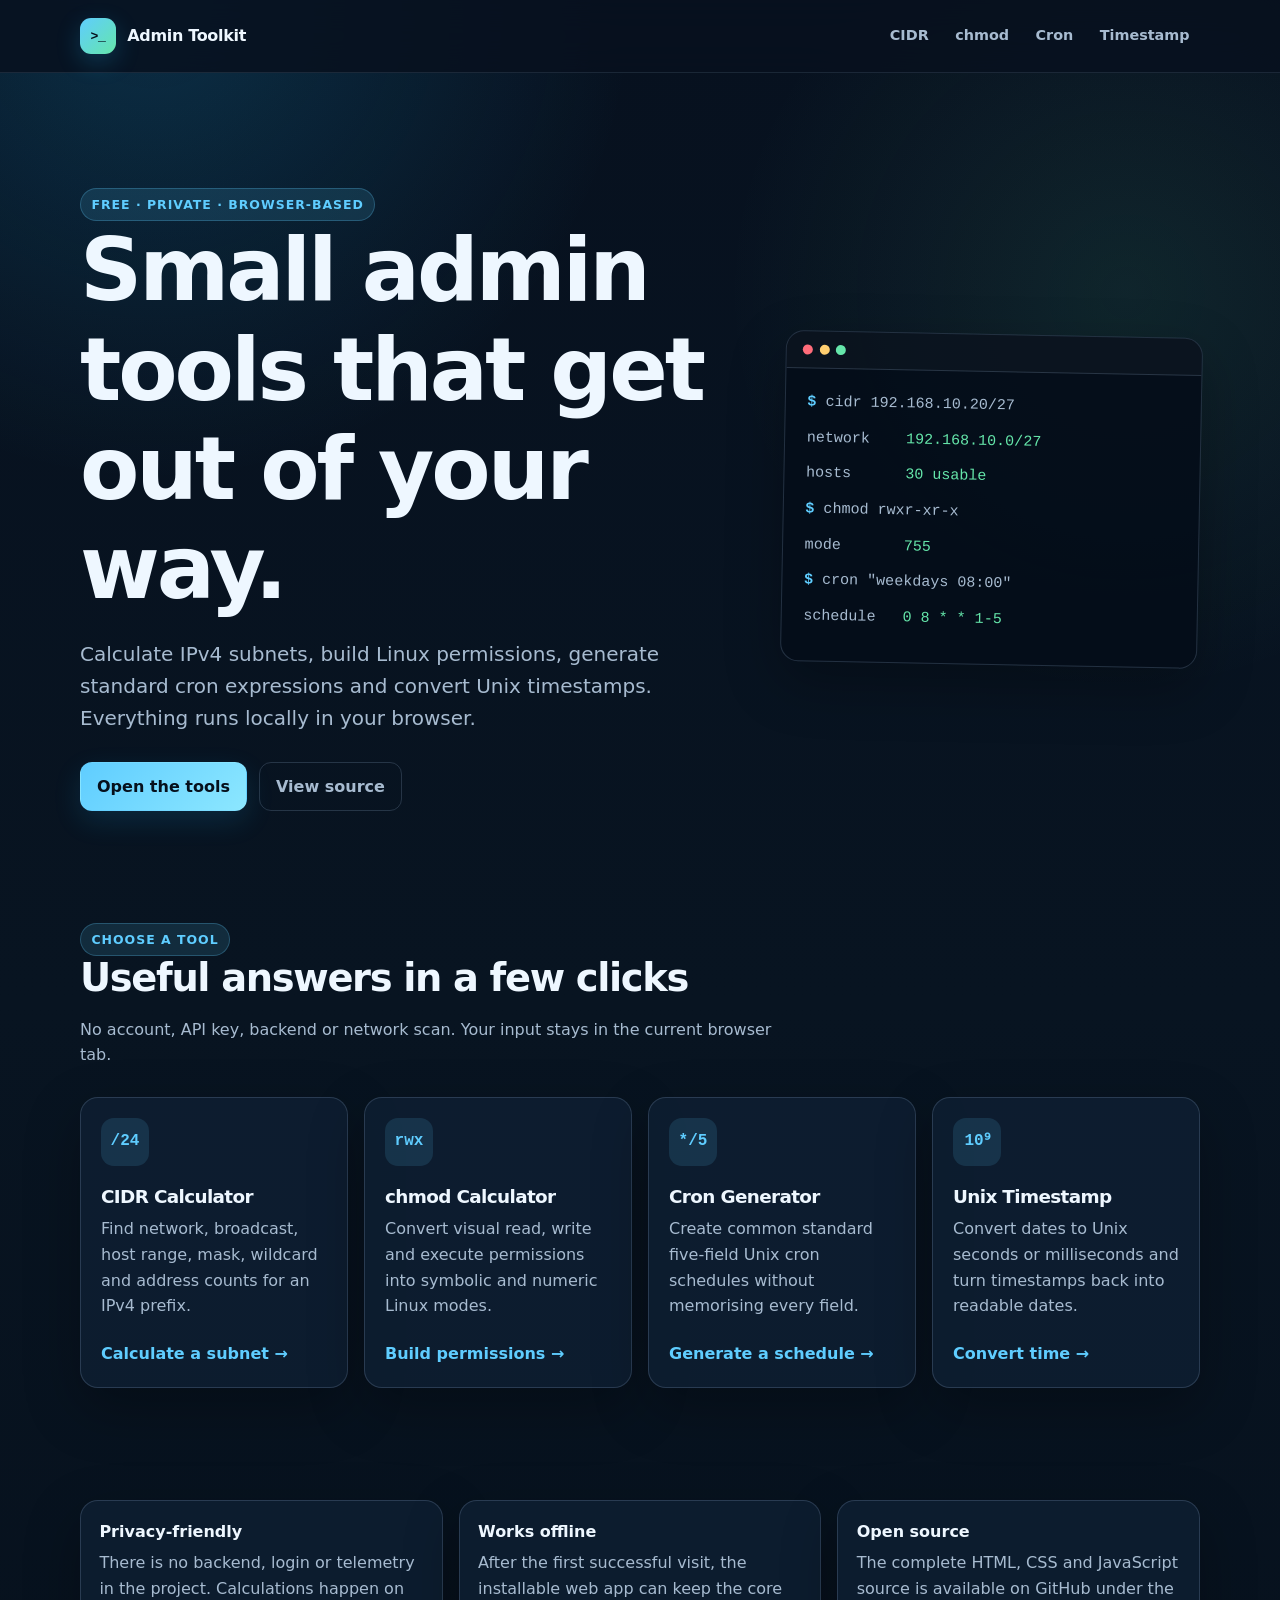
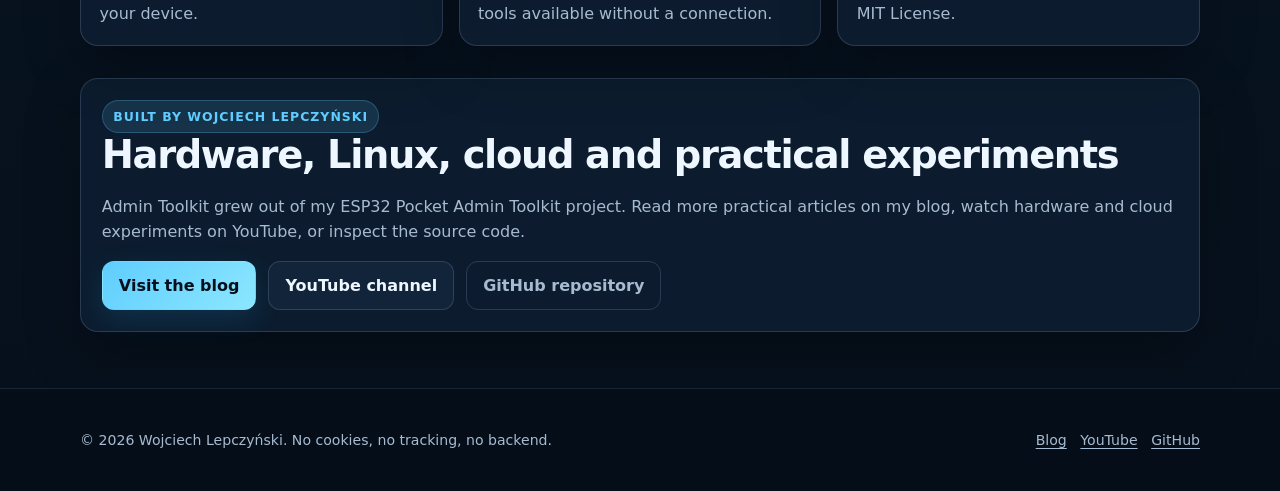
==== public/index.html @ 98b2d61a "Configure Cloudflare Workers deployment" ====
<!doctype html>
<html lang="en">
<head>
  <meta charset="utf-8">
  <meta name="viewport" content="width=device-width, initial-scale=1">
  <title>Admin Toolkit — Free CIDR, chmod, cron and timestamp tools</title>
  <meta name="description" content="Free, privacy-friendly browser tools for CIDR subnet calculations, Linux chmod permissions, cron expressions and Unix timestamps.">
  <link rel="canonical" href="https://admintoolkit.lepczynski.it/">
  <meta property="og:type" content="website">
  <meta property="og:title" content="Admin Toolkit — Practical browser tools for administrators">
  <meta property="og:description" content="CIDR, chmod, cron and Unix timestamp tools that run locally in your browser.">
  <meta property="og:url" content="https://admintoolkit.lepczynski.it/">
  <meta property="og:image" content="https://admintoolkit.lepczynski.it/assets/og/admin-toolkit.png">
  <meta name="twitter:card" content="summary_large_image">
  <meta name="theme-color" content="#07111f">
  <link rel="icon" href="/assets/icons/icon.svg" type="image/svg+xml">
  <link rel="apple-touch-icon" href="/assets/icons/icon-192.png">
  <link rel="manifest" href="/site.webmanifest">
  <link rel="stylesheet" href="/assets/css/styles.css">
  <script defer src="/assets/js/config.js"></script>
  <script defer src="/assets/js/site.js"></script>
</head>
<body>
  <a class="skip-link" href="#main">Skip to content</a>
  <header class="site-header">
    <div class="header-inner">
      <a class="brand" href="/" aria-label="Admin Toolkit home"><span class="brand-mark" aria-hidden="true"></span><span>Admin Toolkit</span></a>
      <nav class="site-nav" aria-label="Main navigation">
        <a href="/cidr/">CIDR</a>
        <a href="/chmod/">chmod</a>
        <a href="/cron/">Cron</a>
        <a href="/timestamp/">Timestamp</a>
      </nav>
    </div>
  </header>

  <main id="main">
    <section class="hero">
      <div class="container hero-grid">
        <div>
          <span class="eyebrow">Free · Private · Browser-based</span>
          <h1>Small admin tools that get out of your way.</h1>
          <p class="lead">Calculate IPv4 subnets, build Linux permissions, generate standard cron expressions and convert Unix timestamps. Everything runs locally in your browser.</p>
          <div class="hero-actions">
            <a class="button" href="#tools">Open the tools</a>
            <button class="button secondary" type="button" data-install-app hidden>Install offline app</button>
            <a class="button ghost" data-external-link="github" href="https://github.com/lepczynski-cloud/admin-toolkit">View source</a>
          </div>
        </div>
        <div class="terminal-card" aria-label="Example toolkit output">
          <div class="terminal-topbar" aria-hidden="true"><span class="terminal-dot"></span><span class="terminal-dot"></span><span class="terminal-dot"></span></div>
          <div class="terminal-body">
            <p class="terminal-line"><strong>$</strong> cidr 192.168.10.20/27</p>
            <p class="terminal-line">network&nbsp;&nbsp;&nbsp; <span class="success">192.168.10.0/27</span></p>
            <p class="terminal-line">hosts&nbsp;&nbsp;&nbsp;&nbsp;&nbsp; <span class="success">30 usable</span></p>
            <p class="terminal-line"><strong>$</strong> chmod rwxr-xr-x</p>
            <p class="terminal-line">mode&nbsp;&nbsp;&nbsp;&nbsp;&nbsp;&nbsp; <span class="success">755</span></p>
            <p class="terminal-line"><strong>$</strong> cron "weekdays 08:00"</p>
            <p class="terminal-line">schedule&nbsp;&nbsp; <span class="success">0 8 * * 1-5</span></p>
          </div>
        </div>
      </div>
    </section>

    <section class="section" id="tools">
      <div class="container">
        <div class="section-heading">
          <span class="eyebrow">Choose a tool</span>
          <h2>Useful answers in a few clicks</h2>
          <p>No account, API key, backend or network scan. Your input stays in the current browser tab.</p>
        </div>
        <div class="tool-grid">
          <a class="tool-card" href="/cidr/">
            <span class="tool-icon">/24</span>
            <h3>CIDR Calculator</h3>
            <p>Find network, broadcast, host range, mask, wildcard and address counts for an IPv4 prefix.</p>
            <span class="open-tool">Calculate a subnet →</span>
          </a>
          <a class="tool-card" href="/chmod/">
            <span class="tool-icon">rwx</span>
            <h3>chmod Calculator</h3>
            <p>Convert visual read, write and execute permissions into symbolic and numeric Linux modes.</p>
            <span class="open-tool">Build permissions →</span>
          </a>
          <a class="tool-card" href="/cron/">
            <span class="tool-icon">*/5</span>
            <h3>Cron Generator</h3>
            <p>Create common standard five-field Unix cron schedules without memorising every field.</p>
            <span class="open-tool">Generate a schedule →</span>
          </a>
          <a class="tool-card" href="/timestamp/">
            <span class="tool-icon">10⁹</span>
            <h3>Unix Timestamp</h3>
            <p>Convert dates to Unix seconds or milliseconds and turn timestamps back into readable dates.</p>
            <span class="open-tool">Convert time →</span>
          </a>
        </div>
      </div>
    </section>

    <section class="section">
      <div class="container">
        <div class="info-grid">
          <article class="info-card"><strong>Privacy-friendly</strong><p>There is no backend, login or telemetry in the project. Calculations happen on your device.</p></article>
          <article class="info-card"><strong>Works offline</strong><p>After the first successful visit, the installable web app can keep the core tools available without a connection.</p></article>
          <article class="info-card"><strong>Open source</strong><p>The complete HTML, CSS and JavaScript source is available on GitHub under the MIT License.</p></article>
        </div>
        <div class="callout">
          <span class="badge">Built by Wojciech Lepczyński</span>
          <h2>Hardware, Linux, cloud and practical experiments</h2>
          <p class="muted">Admin Toolkit grew out of my ESP32 Pocket Admin Toolkit project. Read more practical articles on my blog, watch hardware and cloud experiments on YouTube, or inspect the source code.</p>
          <div class="external-links">
            <a class="button" data-external-link="blog" href="https://lepczynski.it">Visit the blog</a>
            <a class="button secondary" data-external-link="youtube" href="https://www.youtube.com/@WojciechLepczynski">YouTube channel</a>
            <a class="button ghost" data-external-link="github" href="https://github.com/lepczynski-cloud/admin-toolkit">GitHub repository</a>
            <a class="button ghost" data-external-link="video" href="#" hidden>Watch the project video</a>
            <a class="button ghost" data-external-link="article" href="#" hidden>Read the project article</a>
          </div>
        </div>
      </div>
    </section>
  </main>

  <footer class="site-footer">
    <div class="footer-inner">
      <p class="footer-copy">© <span data-current-year></span> Wojciech Lepczyński. No cookies, no tracking, no backend.</p>
      <div class="footer-links">
        <a data-external-link="blog" href="https://lepczynski.it">Blog</a>
        <a data-external-link="youtube" href="https://www.youtube.com/@WojciechLepczynski">YouTube</a>
        <a data-external-link="github" href="https://github.com/lepczynski-cloud/admin-toolkit">GitHub</a>
      </div>
    </div>
  </footer>
</body>
</html>
---- assets/css/styles.css ----
:root {
  color-scheme: dark;
  --background: #07111f;
  --background-soft: #0b1728;
  --surface: rgba(14, 30, 50, 0.88);
  --surface-strong: #11243a;
  --surface-hover: #17304b;
  --border: rgba(148, 174, 204, 0.22);
  --border-strong: rgba(95, 205, 255, 0.55);
  --text: #eef7ff;
  --muted: #a7bbd0;
  --accent: #5fcdff;
  --accent-strong: #1eb4f5;
  --accent-soft: rgba(95, 205, 255, 0.13);
  --success: #65e6aa;
  --warning: #ffcf70;
  --danger: #ff8d9a;
  --shadow: 0 20px 55px rgba(0, 0, 0, 0.28);
  --radius: 18px;
  --radius-small: 12px;
  --content-width: 1120px;
  font-family: Inter, ui-sans-serif, system-ui, -apple-system, BlinkMacSystemFont, "Segoe UI", sans-serif;
}

* {
  box-sizing: border-box;
}

html {
  min-height: 100%;
  background: var(--background);
  scroll-behavior: smooth;
}

body {
  min-height: 100vh;
  margin: 0;
  color: var(--text);
  background:
    radial-gradient(circle at 12% 0%, rgba(30, 180, 245, 0.18), transparent 30rem),
    radial-gradient(circle at 88% 14%, rgba(101, 230, 170, 0.09), transparent 25rem),
    linear-gradient(180deg, #07111f 0%, #081421 48%, #06101c 100%);
  line-height: 1.6;
}

body::before {
  position: fixed;
  inset: 0;
  z-index: -1;
  pointer-events: none;
  content: "";
  opacity: 0.16;
  background-image:
    linear-gradient(rgba(255, 255, 255, 0.035) 1px, transparent 1px),
    linear-gradient(90deg, rgba(255, 255, 255, 0.035) 1px, transparent 1px);
  background-size: 32px 32px;
  mask-image: linear-gradient(to bottom, black, transparent 82%);
}

a {
  color: var(--accent);
  text-decoration-thickness: 1px;
  text-underline-offset: 0.18em;
}

a:hover {
  color: #a7e8ff;
}

button,
input,
select {
  font: inherit;
}

button,
a.button {
  min-height: 44px;
}

button {
  cursor: pointer;
}

img,
svg {
  display: block;
  max-width: 100%;
}

[hidden] {
  display: none !important;
}

.skip-link {
  position: fixed;
  top: 0.75rem;
  left: 0.75rem;
  z-index: 100;
  padding: 0.65rem 0.9rem;
  color: #06101c;
  background: var(--accent);
  border-radius: 0.5rem;
  transform: translateY(-150%);
}

.skip-link:focus {
  transform: translateY(0);
}

.site-header {
  position: sticky;
  top: 0;
  z-index: 20;
  border-bottom: 1px solid rgba(148, 174, 204, 0.14);
  background: rgba(7, 17, 31, 0.86);
  backdrop-filter: blur(18px);
}

.header-inner,
.footer-inner,
.container {
  width: min(calc(100% - 2rem), var(--content-width));
  margin-inline: auto;
}

.header-inner {
  display: flex;
  gap: 1rem;
  align-items: center;
  justify-content: space-between;
  min-height: 72px;
}

.brand {
  display: inline-flex;
  gap: 0.7rem;
  align-items: center;
  color: var(--text);
  font-size: 1rem;
  font-weight: 800;
  letter-spacing: -0.02em;
  text-decoration: none;
}

.brand-mark {
  display: grid;
  width: 36px;
  height: 36px;
  color: #06101c;
  background: linear-gradient(135deg, var(--accent), var(--success));
  border-radius: 11px;
  place-items: center;
  box-shadow: 0 8px 24px rgba(30, 180, 245, 0.22);
}

.brand-mark::before {
  content: ">_";
  font-family: "SFMono-Regular", Consolas, "Liberation Mono", monospace;
  font-size: 0.82rem;
  font-weight: 900;
}

.site-nav {
  display: flex;
  flex-wrap: wrap;
  gap: 0.35rem;
  justify-content: flex-end;
}

.site-nav a {
  padding: 0.45rem 0.65rem;
  color: var(--muted);
  font-size: 0.9rem;
  font-weight: 650;
  text-decoration: none;
  border-radius: 0.6rem;
}

.site-nav a:hover,
.site-nav a[aria-current="page"] {
  color: var(--text);
  background: var(--accent-soft);
}

main {
  display: block;
}

.hero {
  padding: clamp(4rem, 9vw, 7.5rem) 0 3.5rem;
}

.hero-grid {
  display: grid;
  grid-template-columns: minmax(0, 1.2fr) minmax(280px, 0.8fr);
  gap: clamp(2rem, 6vw, 5.5rem);
  align-items: center;
}

.eyebrow,
.badge {
  display: inline-flex;
  gap: 0.45rem;
  align-items: center;
  width: fit-content;
  padding: 0.35rem 0.65rem;
  color: var(--accent);
  font-size: 0.78rem;
  font-weight: 800;
  letter-spacing: 0.08em;
  text-transform: uppercase;
  background: var(--accent-soft);
  border: 1px solid rgba(95, 205, 255, 0.25);
  border-radius: 999px;
}

h1,
h2,
h3 {
  margin-top: 0;
  color: var(--text);
  line-height: 1.15;
  letter-spacing: -0.035em;
}

h1 {
  max-width: 880px;
  margin-bottom: 1.2rem;
  font-size: clamp(2.5rem, 7vw, 5.4rem);
}

.tool-hero h1 {
  font-size: clamp(2.3rem, 5vw, 4.4rem);
}

h2 {
  margin-bottom: 1rem;
  font-size: clamp(1.7rem, 3vw, 2.5rem);
}

h3 {
  margin-bottom: 0.6rem;
  font-size: 1.15rem;
}

.lead {
  max-width: 720px;
  margin: 0;
  color: var(--muted);
  font-size: clamp(1.06rem, 2vw, 1.25rem);
}

.hero-actions,
.action-row,
.preset-row,
.external-links {
  display: flex;
  flex-wrap: wrap;
  gap: 0.75rem;
  align-items: center;
}

.hero-actions {
  margin-top: 1.75rem;
}

.button,
button.button {
  display: inline-flex;
  gap: 0.45rem;
  align-items: center;
  justify-content: center;
  padding: 0.68rem 1rem;
  color: #06101c;
  font-weight: 800;
  text-decoration: none;
  background: linear-gradient(135deg, var(--accent), #8ce7ff);
  border: 1px solid transparent;
  border-radius: 0.75rem;
  box-shadow: 0 10px 28px rgba(30, 180, 245, 0.14);
}

.button:hover,
button.button:hover {
  color: #06101c;
  filter: brightness(1.08);
  transform: translateY(-1px);
}

.button.secondary {
  color: var(--text);
  background: var(--surface-strong);
  border-color: var(--border);
  box-shadow: none;
}

.button.ghost {
  color: var(--muted);
  background: transparent;
  border-color: var(--border);
  box-shadow: none;
}

.button.small {
  min-height: 38px;
  padding: 0.45rem 0.72rem;
  font-size: 0.88rem;
}

.button.is-success {
  color: #052116;
  background: var(--success);
}

.terminal-card {
  overflow: hidden;
  background: rgba(5, 14, 25, 0.92);
  border: 1px solid var(--border);
  border-radius: var(--radius);
  box-shadow: var(--shadow);
  transform: rotate(1.1deg);
}

.terminal-topbar {
  display: flex;
  gap: 0.42rem;
  align-items: center;
  padding: 0.8rem 1rem;
  border-bottom: 1px solid var(--border);
  background: rgba(255, 255, 255, 0.025);
}

.terminal-dot {
  width: 10px;
  height: 10px;
  border-radius: 50%;
}

.terminal-dot:nth-child(1) { background: #ff6c7a; }
.terminal-dot:nth-child(2) { background: #ffcf70; }
.terminal-dot:nth-child(3) { background: #65e6aa; }

.terminal-body {
  min-height: 270px;
  padding: 1.35rem;
  font-family: "SFMono-Regular", Consolas, "Liberation Mono", monospace;
  font-size: 0.94rem;
}

.terminal-line {
  margin: 0 0 0.72rem;
  color: var(--muted);
}

.terminal-line strong {
  color: var(--accent);
  font-weight: 700;
}

.terminal-line .success {
  color: var(--success);
}

.section {
  padding: 3.5rem 0;
}

.section-heading {
  max-width: 700px;
  margin-bottom: 1.8rem;
}

.section-heading p,
.tool-intro,
.muted {
  color: var(--muted);
}

.tool-grid,
.info-grid,
.result-grid {
  display: grid;
  gap: 1rem;
}

.tool-grid {
  grid-template-columns: repeat(4, minmax(0, 1fr));
}

.info-grid {
  grid-template-columns: repeat(3, minmax(0, 1fr));
}

.result-grid {
  grid-template-columns: repeat(2, minmax(0, 1fr));
}

.tool-card,
.info-card,
.panel,
.result-card,
.callout {
  background: var(--surface);
  border: 1px solid var(--border);
  border-radius: var(--radius);
  box-shadow: var(--shadow);
}

.tool-card {
  position: relative;
  display: flex;
  flex-direction: column;
  min-height: 285px;
  padding: 1.25rem;
  color: var(--text);
  text-decoration: none;
  transition: transform 160ms ease, border-color 160ms ease, background 160ms ease;
}

.tool-card:hover {
  color: var(--text);
  background: rgba(17, 36, 58, 0.97);
  border-color: var(--border-strong);
  transform: translateY(-4px);
}

.tool-card .tool-icon {
  display: grid;
  width: 48px;
  height: 48px;
  margin-bottom: 1.25rem;
  color: var(--accent);
  font-family: "SFMono-Regular", Consolas, monospace;
  font-weight: 900;
  background: var(--accent-soft);
  border-radius: 13px;
  place-items: center;
}

.tool-card p {
  margin: 0 0 1.4rem;
  color: var(--muted);
}

.tool-card .open-tool {
  margin-top: auto;
  color: var(--accent);
  font-weight: 800;
}

.info-card,
.result-card {
  padding: 1.15rem;
}

.info-card p,
.result-card p {
  margin: 0;
  color: var(--muted);
}

.info-card strong,
.result-value {
  display: block;
  margin-bottom: 0.35rem;
  color: var(--text);
}

.tool-hero {
  padding: clamp(3.3rem, 7vw, 5.8rem) 0 2.2rem;
}

.breadcrumbs {
  display: flex;
  flex-wrap: wrap;
  gap: 0.45rem;
  margin-bottom: 1.1rem;
  color: var(--muted);
  font-size: 0.9rem;
}

.breadcrumbs a {
  color: var(--muted);
}

.tool-layout {
  display: grid;
  grid-template-columns: minmax(0, 1.15fr) minmax(280px, 0.85fr);
  gap: 1rem;
  align-items: start;
  padding-bottom: 3.5rem;
}

.panel {
  padding: clamp(1.15rem, 3vw, 1.7rem);
}

.panel.sticky {
  position: sticky;
  top: 92px;
}

.form-grid {
  display: grid;
  grid-template-columns: repeat(2, minmax(0, 1fr));
  gap: 1rem;
}

.form-group {
  min-width: 0;
}

.form-group.full {
  grid-column: 1 / -1;
}

label,
.label {
  display: block;
  margin-bottom: 0.45rem;
  color: var(--text);
  font-size: 0.9rem;
  font-weight: 750;
}

.help-text {
  margin: 0.4rem 0 0;
  color: var(--muted);
  font-size: 0.86rem;
}

input[type="text"],
input[type="number"],
input[type="datetime-local"],
input[type="time"],
select {
  width: 100%;
  min-height: 48px;
  padding: 0.7rem 0.8rem;
  color: var(--text);
  background: #071526;
  border: 1px solid var(--border);
  border-radius: 0.72rem;
  outline: none;
}

input:focus,
select:focus,
button:focus-visible,
a:focus-visible {
  border-color: var(--accent);
  outline: 3px solid rgba(95, 205, 255, 0.2);
  outline-offset: 2px;
}

code,
.mono,
.result-value {
  font-family: "SFMono-Regular", Consolas, "Liberation Mono", monospace;
}

.result-card {
  min-width: 0;
}

.result-card .result-label {
  margin-bottom: 0.35rem;
  color: var(--muted);
  font-size: 0.76rem;
  font-weight: 800;
  letter-spacing: 0.065em;
  text-transform: uppercase;
}

.result-value {
  overflow-wrap: anywhere;
  margin: 0;
  color: var(--text);
  font-size: clamp(1rem, 2vw, 1.17rem);
  font-weight: 800;
}

.result-highlight {
  padding: 1.1rem;
  background: linear-gradient(135deg, rgba(95, 205, 255, 0.14), rgba(101, 230, 170, 0.08));
  border: 1px solid rgba(95, 205, 255, 0.35);
  border-radius: var(--radius-small);
}

.result-highlight .result-value {
  color: var(--accent);
  font-size: clamp(1.3rem, 3vw, 1.9rem);
}

.alert {
  padding: 0.8rem 0.9rem;
  margin-top: 1rem;
  border-radius: 0.7rem;
}

.alert.error {
  color: #ffdce0;
  background: rgba(255, 141, 154, 0.12);
  border: 1px solid rgba(255, 141, 154, 0.35);
}

.alert.note {
  color: #d9f4ff;
  background: rgba(95, 205, 255, 0.09);
  border: 1px solid rgba(95, 205, 255, 0.25);
}

.privacy-note {
  display: flex;
  gap: 0.6rem;
  align-items: flex-start;
  padding: 0.85rem 0.95rem;
  margin-top: 1rem;
  color: var(--muted);
  font-size: 0.88rem;
  background: rgba(101, 230, 170, 0.06);
  border: 1px solid rgba(101, 230, 170, 0.2);
  border-radius: 0.75rem;
}

.privacy-note strong {
  color: var(--success);
}

.permission-table {
  display: grid;
  grid-template-columns: minmax(84px, 1.2fr) repeat(3, minmax(58px, 0.8fr));
  gap: 0.55rem;
  align-items: center;
}

.permission-head {
  color: var(--muted);
  font-size: 0.75rem;
  font-weight: 800;
  text-align: center;
  text-transform: uppercase;
}

.permission-owner {
  color: var(--text);
  font-weight: 750;
}

.permission-toggle {
  position: relative;
}

.permission-toggle input {
  position: absolute;
  opacity: 0;
  pointer-events: none;
}

.permission-toggle label {
  display: grid;
  min-height: 46px;
  margin: 0;
  color: var(--muted);
  font-family: "SFMono-Regular", Consolas, monospace;
  font-size: 1rem;
  font-weight: 900;
  background: #071526;
  border: 1px solid var(--border);
  border-radius: 0.7rem;
  cursor: pointer;
  place-items: center;
  user-select: none;
}

.permission-toggle input:checked + label {
  color: #06101c;
  background: var(--accent);
  border-color: var(--accent);
}

.permission-toggle input:focus-visible + label {
  outline: 3px solid rgba(95, 205, 255, 0.25);
  outline-offset: 2px;
}

.cron-field-labels {
  display: grid;
  grid-template-columns: repeat(5, minmax(0, 1fr));
  gap: 0.25rem;
  margin-top: 0.7rem;
  color: var(--muted);
  font-size: 0.72rem;
  text-align: center;
}

.current-time {
  display: grid;
  grid-template-columns: repeat(2, minmax(0, 1fr));
  gap: 1rem;
}

.content-section {
  padding: 1rem 0 4rem;
}

.prose {
  max-width: 830px;
}

.prose p,
.prose li {
  color: var(--muted);
}

.prose h2 {
  margin-top: 2.4rem;
}

.prose h3 {
  margin-top: 1.8rem;
}

.prose code {
  padding: 0.1rem 0.3rem;
  color: var(--accent);
  background: var(--accent-soft);
  border-radius: 0.3rem;
}

.callout {
  padding: 1.3rem;
  margin-top: 2rem;
}

.callout p:last-child {
  margin-bottom: 0;
}

.site-footer {
  padding: 2.5rem 0;
  border-top: 1px solid rgba(148, 174, 204, 0.14);
  background: rgba(4, 12, 22, 0.55);
}

.footer-inner {
  display: flex;
  flex-wrap: wrap;
  gap: 1.25rem;
  align-items: center;
  justify-content: space-between;
}

.footer-copy {
  margin: 0;
  color: var(--muted);
  font-size: 0.88rem;
}

.footer-links {
  display: flex;
  flex-wrap: wrap;
  gap: 0.85rem;
}

.footer-links a {
  color: var(--muted);
  font-size: 0.88rem;
}

@media (max-width: 920px) {
  .hero-grid,
  .tool-layout {
    grid-template-columns: 1fr;
  }

  .tool-grid {
    grid-template-columns: repeat(2, minmax(0, 1fr));
  }

  .panel.sticky {
    position: static;
  }
}

@media (max-width: 680px) {
  .header-inner {
    display: block;
    padding: 0.8rem 0;
  }

  .site-nav {
    justify-content: flex-start;
    margin-top: 0.55rem;
  }

  .site-nav a {
    padding-left: 0;
    padding-right: 0.75rem;
  }

  .hero {
    padding-top: 3.4rem;
  }

  .tool-grid,
  .info-grid,
  .result-grid,
  .form-grid,
  .current-time {
    grid-template-columns: 1fr;
  }

  .terminal-card {
    transform: none;
  }

  .permission-table {
    grid-template-columns: minmax(70px, 1.2fr) repeat(3, minmax(48px, 0.8fr));
  }

  .footer-inner {
    align-items: flex-start;
    flex-direction: column;
  }
}

@media (prefers-reduced-motion: reduce) {
  html {
    scroll-behavior: auto;
  }

  *,
  *::before,
  *::after {
    scroll-behavior: auto !important;
    transition-duration: 0.01ms !important;
    animation-duration: 0.01ms !important;
    animation-iteration-count: 1 !important;
  }
}
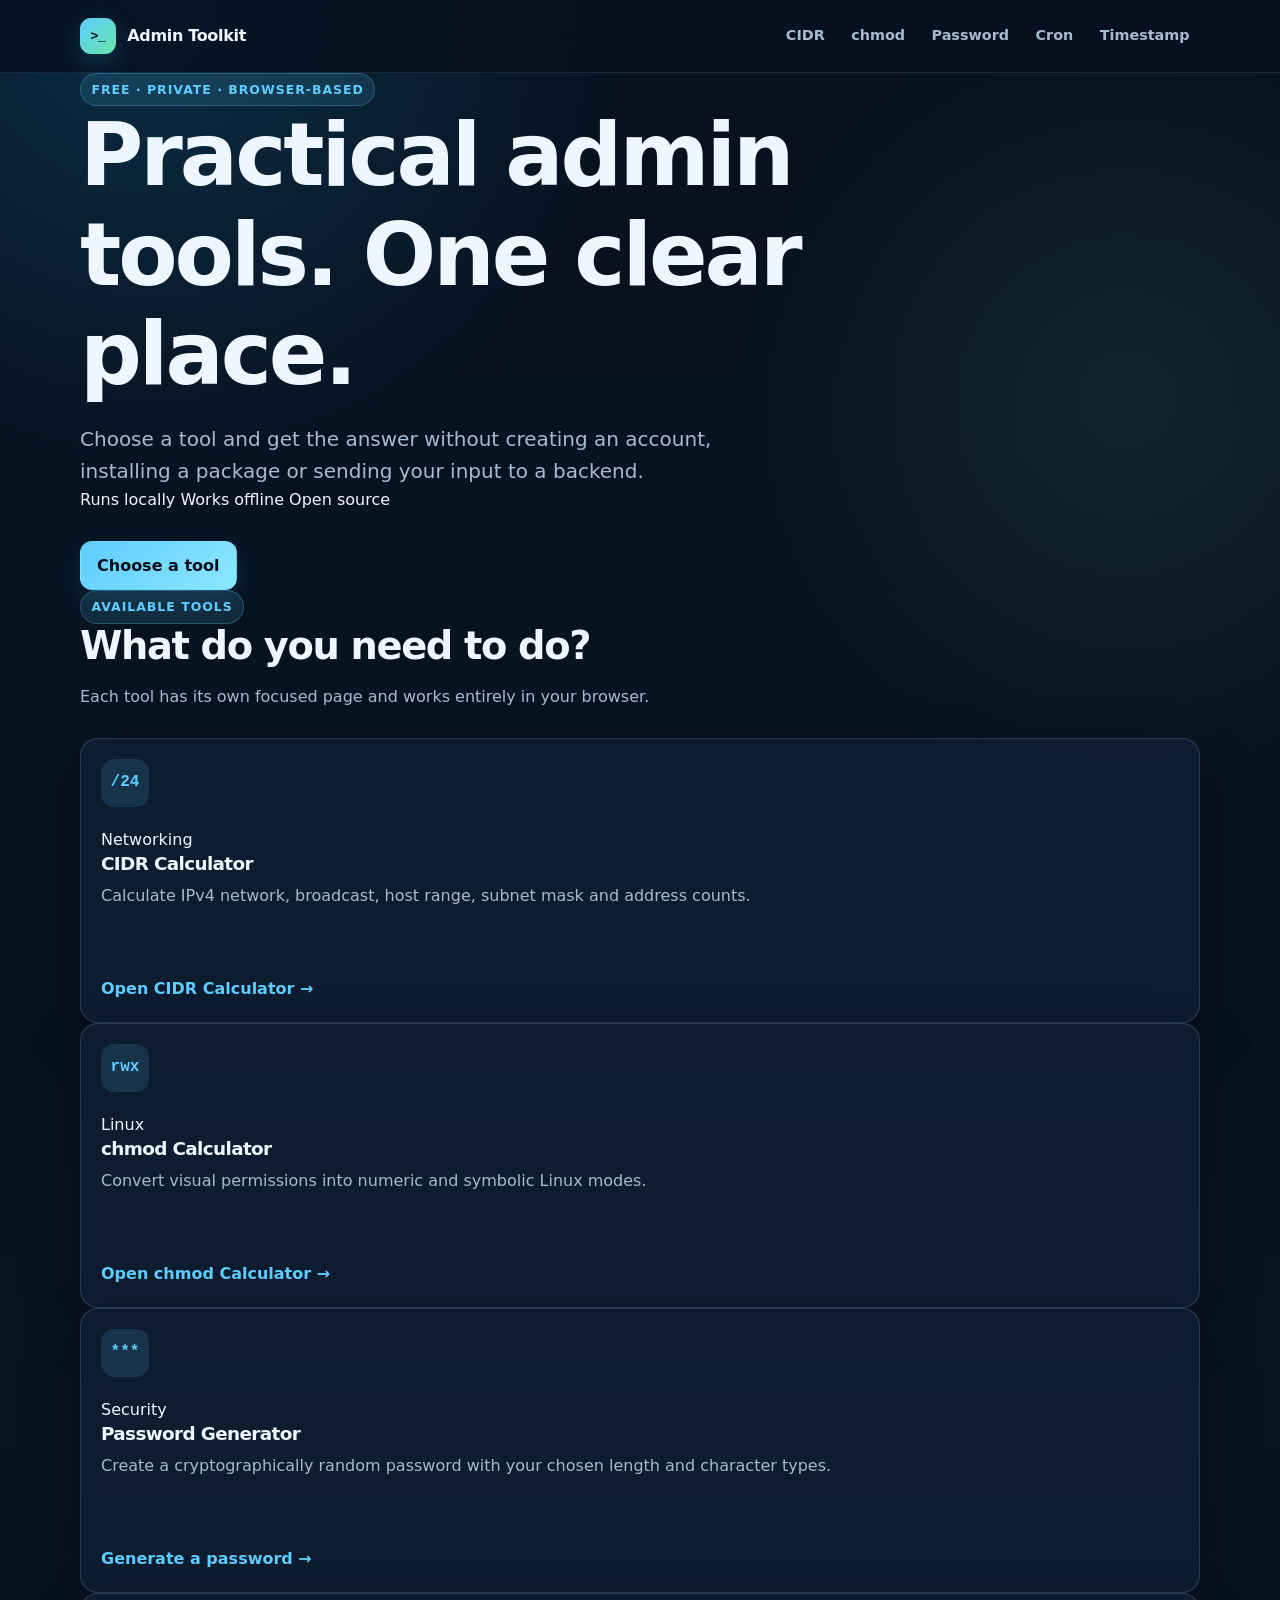
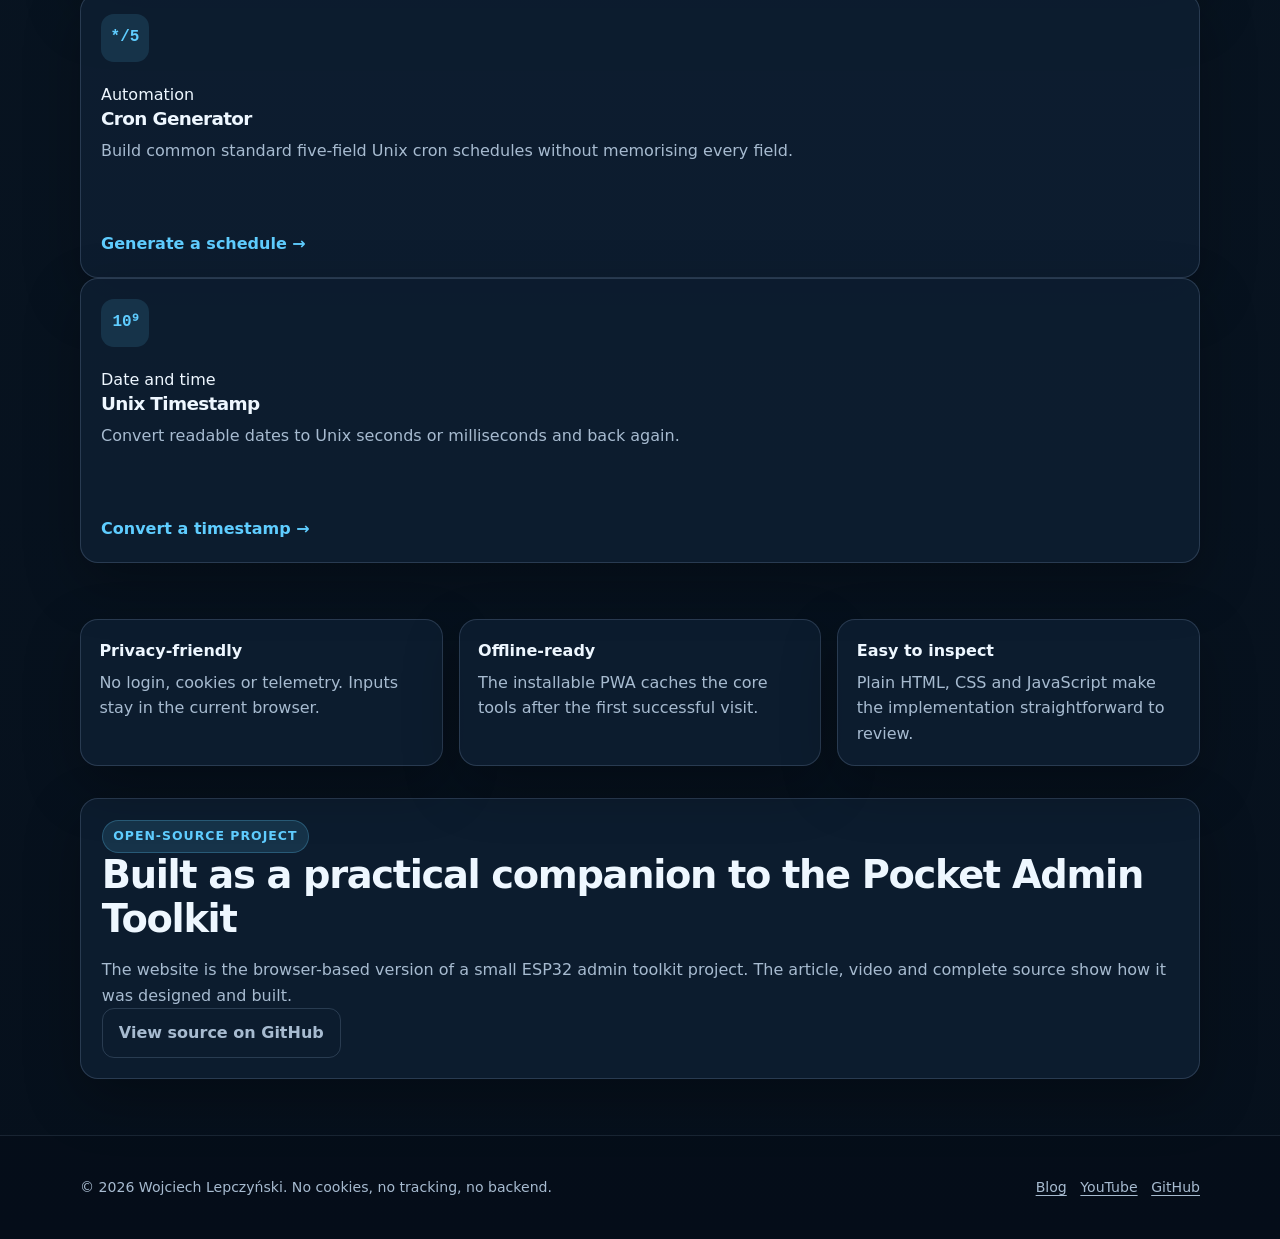
==== commit e46d4d36: "Password Generator" ====
--- a/public/index.html
+++ b/public/index.html
@@ -3,12 +3,12 @@
 <head>
   <meta charset="utf-8">
   <meta name="viewport" content="width=device-width, initial-scale=1">
-  <title>Admin Toolkit — Free CIDR, chmod, cron and timestamp tools</title>
-  <meta name="description" content="Free, privacy-friendly browser tools for CIDR subnet calculations, Linux chmod permissions, cron expressions and Unix timestamps.">
+  <title>Admin Toolkit — Free browser tools for administrators</title>
+  <meta name="description" content="Free, privacy-friendly browser tools for CIDR subnet calculations, Linux chmod permissions, secure password generation, cron expressions and Unix timestamps.">
   <link rel="canonical" href="https://admintoolkit.lepczynski.it/">
   <meta property="og:type" content="website">
   <meta property="og:title" content="Admin Toolkit — Practical browser tools for administrators">
-  <meta property="og:description" content="CIDR, chmod, cron and Unix timestamp tools that run locally in your browser.">
+  <meta property="og:description" content="CIDR, chmod, password, cron and Unix timestamp tools that run locally in your browser.">
   <meta property="og:url" content="https://admintoolkit.lepczynski.it/">
   <meta property="og:image" content="https://admintoolkit.lepczynski.it/assets/og/admin-toolkit.png">
   <meta name="twitter:card" content="summary_large_image">
@@ -28,6 +28,7 @@
       <nav class="site-nav" aria-label="Main navigation">
         <a href="/cidr/">CIDR</a>
         <a href="/chmod/">chmod</a>
+        <a href="/password/">Password</a>
         <a href="/cron/">Cron</a>
         <a href="/timestamp/">Timestamp</a>
       </nav>
@@ -35,86 +36,93 @@
   </header>
 
   <main id="main">
-    <section class="hero">
-      <div class="container hero-grid">
-        <div>
-          <span class="eyebrow">Free · Private · Browser-based</span>
-          <h1>Small admin tools that get out of your way.</h1>
-          <p class="lead">Calculate IPv4 subnets, build Linux permissions, generate standard cron expressions and convert Unix timestamps. Everything runs locally in your browser.</p>
-          <div class="hero-actions">
-            <a class="button" href="#tools">Open the tools</a>
-            <button class="button secondary" type="button" data-install-app hidden>Install offline app</button>
-            <a class="button ghost" data-external-link="github" href="https://github.com/lepczynski-cloud/admin-toolkit">View source</a>
-          </div>
+    <section class="home-hero">
+      <div class="container home-hero-inner">
+        <span class="eyebrow">Free · Private · Browser-based</span>
+        <h1>Practical admin tools. One clear place.</h1>
+        <p class="lead">Choose a tool and get the answer without creating an account, installing a package or sending your input to a backend.</p>
+        <div class="home-benefits" role="list" aria-label="Project benefits">
+          <span role="listitem">Runs locally</span>
+          <span role="listitem">Works offline</span>
+          <span role="listitem">Open source</span>
         </div>
-        <div class="terminal-card" aria-label="Example toolkit output">
-          <div class="terminal-topbar" aria-hidden="true"><span class="terminal-dot"></span><span class="terminal-dot"></span><span class="terminal-dot"></span></div>
-          <div class="terminal-body">
-            <p class="terminal-line"><strong>$</strong> cidr 192.168.10.20/27</p>
-            <p class="terminal-line">network&nbsp;&nbsp;&nbsp; <span class="success">192.168.10.0/27</span></p>
-            <p class="terminal-line">hosts&nbsp;&nbsp;&nbsp;&nbsp;&nbsp; <span class="success">30 usable</span></p>
-            <p class="terminal-line"><strong>$</strong> chmod rwxr-xr-x</p>
-            <p class="terminal-line">mode&nbsp;&nbsp;&nbsp;&nbsp;&nbsp;&nbsp; <span class="success">755</span></p>
-            <p class="terminal-line"><strong>$</strong> cron "weekdays 08:00"</p>
-            <p class="terminal-line">schedule&nbsp;&nbsp; <span class="success">0 8 * * 1-5</span></p>
-          </div>
+        <div class="hero-actions home-actions">
+          <a class="button" href="#tools">Choose a tool</a>
+          <button class="button secondary" type="button" data-install-app hidden>Install offline app</button>
         </div>
       </div>
     </section>
 
-    <section class="section" id="tools">
+    <section class="home-tools" id="tools">
       <div class="container">
-        <div class="section-heading">
-          <span class="eyebrow">Choose a tool</span>
-          <h2>Useful answers in a few clicks</h2>
-          <p>No account, API key, backend or network scan. Your input stays in the current browser tab.</p>
+        <div class="section-heading home-section-heading">
+          <span class="eyebrow">Available tools</span>
+          <h2>What do you need to do?</h2>
+          <p>Each tool has its own focused page and works entirely in your browser.</p>
         </div>
-        <div class="tool-grid">
-          <a class="tool-card" href="/cidr/">
+
+        <div class="tool-launch-grid">
+          <a class="tool-card launch-card" href="/cidr/">
             <span class="tool-icon">/24</span>
+            <span class="tool-category">Networking</span>
             <h3>CIDR Calculator</h3>
-            <p>Find network, broadcast, host range, mask, wildcard and address counts for an IPv4 prefix.</p>
-            <span class="open-tool">Calculate a subnet →</span>
+            <p>Calculate IPv4 network, broadcast, host range, subnet mask and address counts.</p>
+            <span class="open-tool">Open CIDR Calculator →</span>
           </a>
-          <a class="tool-card" href="/chmod/">
+
+          <a class="tool-card launch-card" href="/chmod/">
             <span class="tool-icon">rwx</span>
+            <span class="tool-category">Linux</span>
             <h3>chmod Calculator</h3>
-            <p>Convert visual read, write and execute permissions into symbolic and numeric Linux modes.</p>
-            <span class="open-tool">Build permissions →</span>
+            <p>Convert visual permissions into numeric and symbolic Linux modes.</p>
+            <span class="open-tool">Open chmod Calculator →</span>
           </a>
-          <a class="tool-card" href="/cron/">
+
+          <a class="tool-card launch-card" href="/password/">
+            <span class="tool-icon">***</span>
+            <span class="tool-category">Security</span>
+            <h3>Password Generator</h3>
+            <p>Create a cryptographically random password with your chosen length and character types.</p>
+            <span class="open-tool">Generate a password →</span>
+          </a>
+
+          <a class="tool-card launch-card" href="/cron/">
             <span class="tool-icon">*/5</span>
+            <span class="tool-category">Automation</span>
             <h3>Cron Generator</h3>
-            <p>Create common standard five-field Unix cron schedules without memorising every field.</p>
+            <p>Build common standard five-field Unix cron schedules without memorising every field.</p>
             <span class="open-tool">Generate a schedule →</span>
           </a>
-          <a class="tool-card" href="/timestamp/">
+
+          <a class="tool-card launch-card" href="/timestamp/">
             <span class="tool-icon">10⁹</span>
+            <span class="tool-category">Date and time</span>
             <h3>Unix Timestamp</h3>
-            <p>Convert dates to Unix seconds or milliseconds and turn timestamps back into readable dates.</p>
-            <span class="open-tool">Convert time →</span>
+            <p>Convert readable dates to Unix seconds or milliseconds and back again.</p>
+            <span class="open-tool">Convert a timestamp →</span>
           </a>
         </div>
       </div>
     </section>
 
-    <section class="section">
+    <section class="section home-about">
       <div class="container">
-        <div class="info-grid">
-          <article class="info-card"><strong>Privacy-friendly</strong><p>There is no backend, login or telemetry in the project. Calculations happen on your device.</p></article>
-          <article class="info-card"><strong>Works offline</strong><p>After the first successful visit, the installable web app can keep the core tools available without a connection.</p></article>
-          <article class="info-card"><strong>Open source</strong><p>The complete HTML, CSS and JavaScript source is available on GitHub under the MIT License.</p></article>
+        <div class="info-grid compact-info-grid">
+          <article class="info-card"><strong>Privacy-friendly</strong><p>No login, cookies or telemetry. Inputs stay in the current browser.</p></article>
+          <article class="info-card"><strong>Offline-ready</strong><p>The installable PWA caches the core tools after the first successful visit.</p></article>
+          <article class="info-card"><strong>Easy to inspect</strong><p>Plain HTML, CSS and JavaScript make the implementation straightforward to review.</p></article>
         </div>
-        <div class="callout">
-          <span class="badge">Built by Wojciech Lepczyński</span>
-          <h2>Hardware, Linux, cloud and practical experiments</h2>
-          <p class="muted">Admin Toolkit grew out of my ESP32 Pocket Admin Toolkit project. Read more practical articles on my blog, watch hardware and cloud experiments on YouTube, or inspect the source code.</p>
-          <div class="external-links">
-            <a class="button" data-external-link="blog" href="https://lepczynski.it">Visit the blog</a>
-            <a class="button secondary" data-external-link="youtube" href="https://www.youtube.com/@WojciechLepczynski">YouTube channel</a>
-            <a class="button ghost" data-external-link="github" href="https://github.com/lepczynski-cloud/admin-toolkit">GitHub repository</a>
-            <a class="button ghost" data-external-link="video" href="#" hidden>Watch the project video</a>
-            <a class="button ghost" data-external-link="article" href="#" hidden>Read the project article</a>
+
+        <div class="callout project-callout">
+          <div>
+            <span class="badge">Open-source project</span>
+            <h2>Built as a practical companion to the Pocket Admin Toolkit</h2>
+            <p class="muted">The website is the browser-based version of a small ESP32 admin toolkit project. The article, video and complete source show how it was designed and built.</p>
+          </div>
+          <div class="external-links project-links">
+            <a class="button" data-external-link="article" href="#" hidden>Read the build article</a>
+            <a class="button secondary" data-external-link="video" href="#" hidden>Watch the project video</a>
+            <a class="button ghost" data-external-link="github" href="https://github.com/lepczynski-cloud/admin-toolkit">View source on GitHub</a>
           </div>
         </div>
       </div>
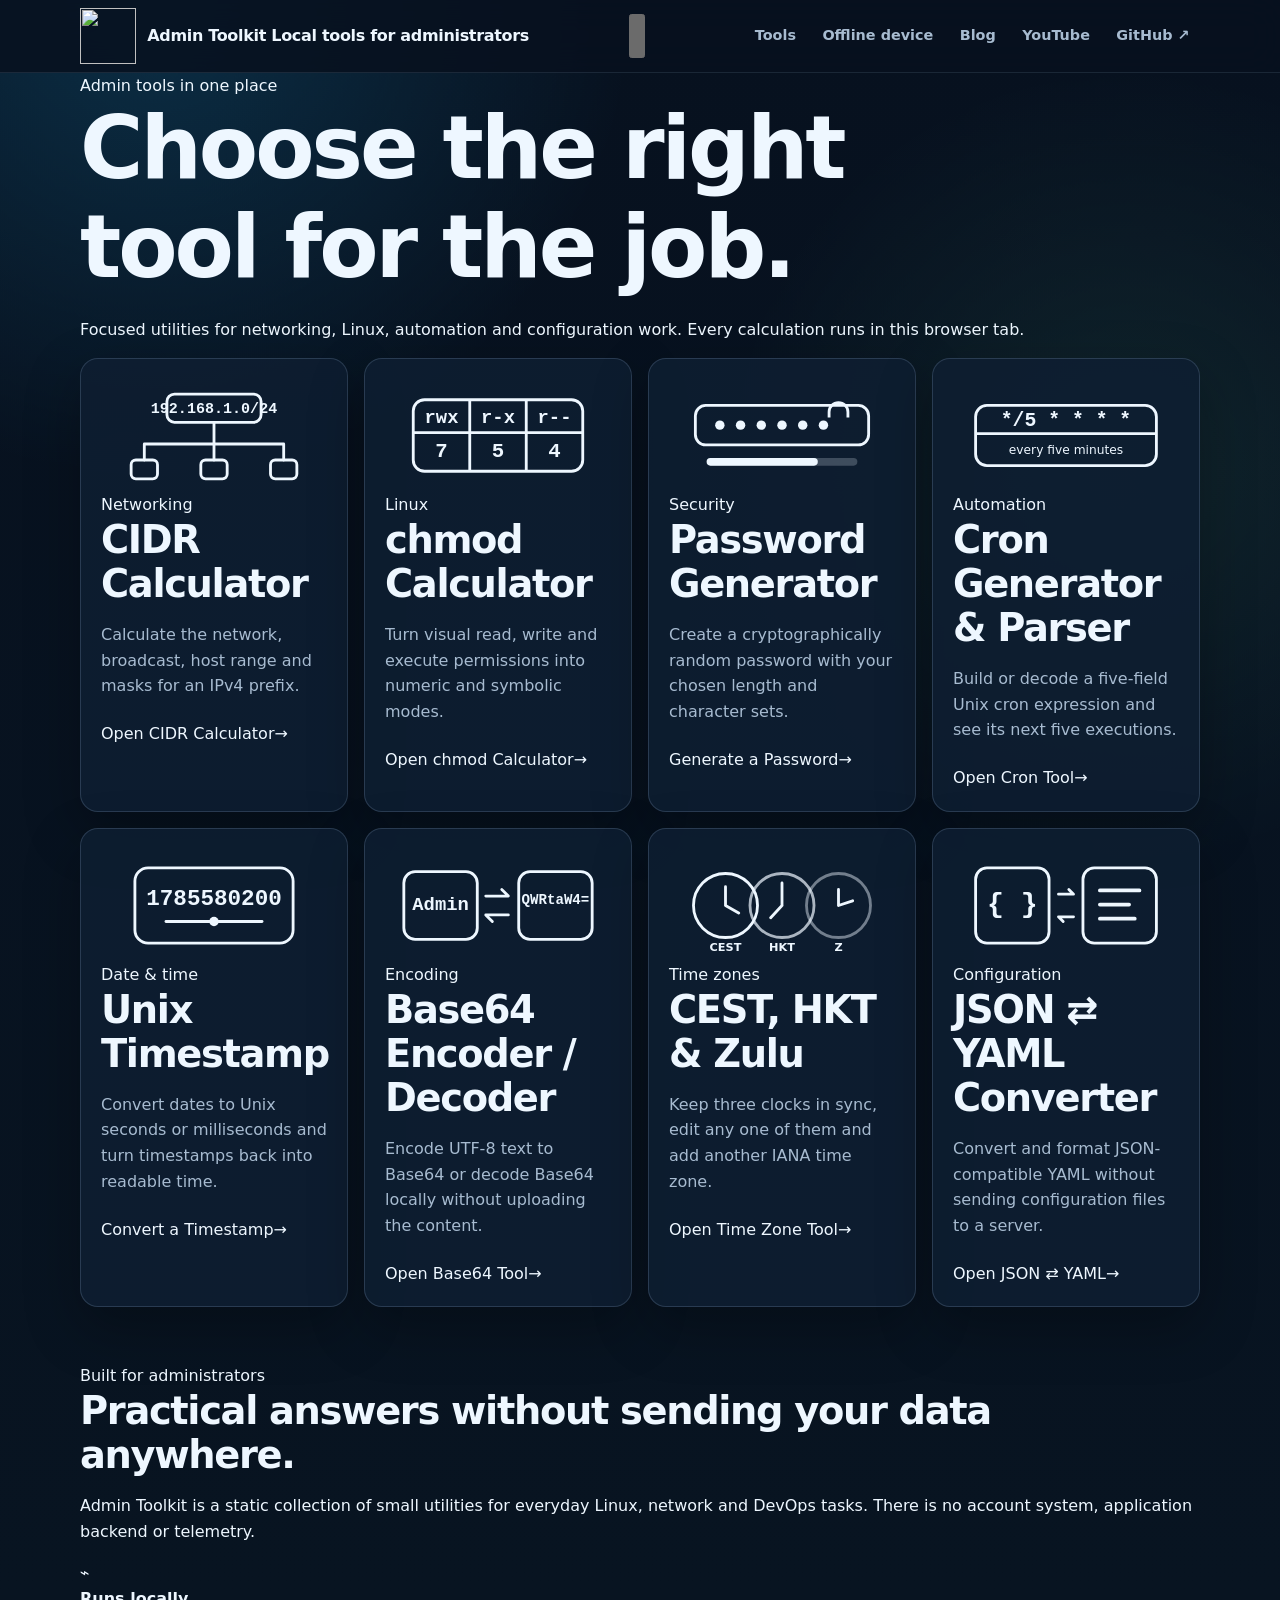
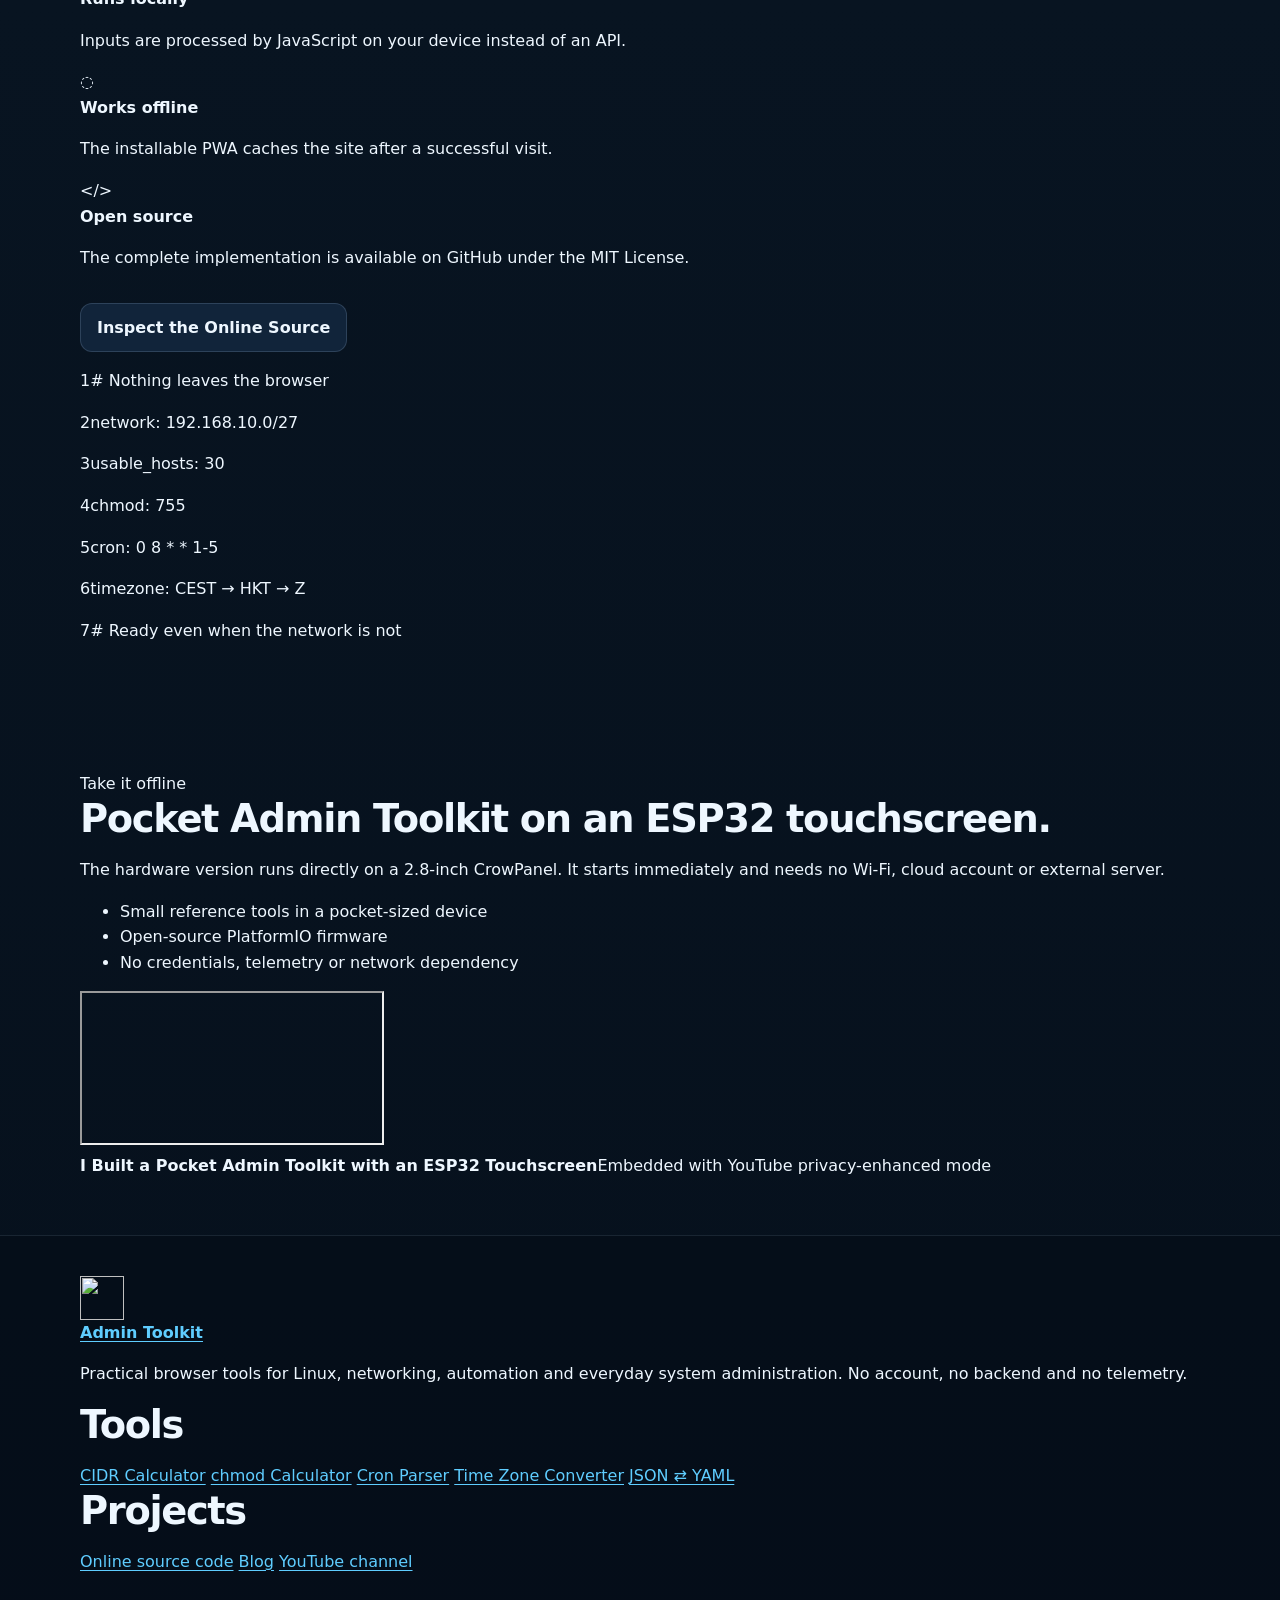
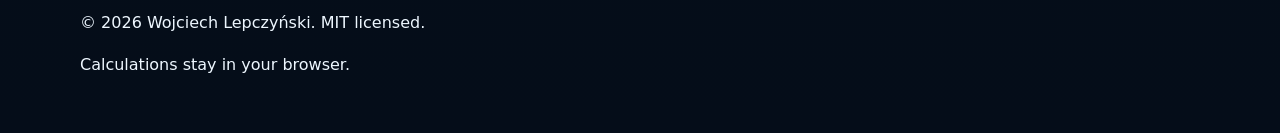
==== commit 73b6087e: "new tools and graphic" ====
--- a/public/index.html
+++ b/public/index.html
@@ -3,16 +3,16 @@
 <head>
   <meta charset="utf-8">
   <meta name="viewport" content="width=device-width, initial-scale=1">
-  <title>Admin Toolkit — Free browser tools for administrators</title>
-  <meta name="description" content="Free, privacy-friendly browser tools for CIDR subnet calculations, Linux chmod permissions, secure password generation, cron expressions and Unix timestamps.">
+  <title>Admin Toolkit — Local browser tools for administrators</title>
+  <meta name="description" content="Free local-first tools for CIDR, chmod, passwords, cron, timestamps, Base64, time zones and JSON or YAML conversion.">
   <link rel="canonical" href="https://admintoolkit.lepczynski.it/">
   <meta property="og:type" content="website">
-  <meta property="og:title" content="Admin Toolkit — Practical browser tools for administrators">
-  <meta property="og:description" content="CIDR, chmod, password, cron and Unix timestamp tools that run locally in your browser.">
+  <meta property="og:title" content="Admin Toolkit — Local browser tools for administrators">
+  <meta property="og:description" content="Free local-first tools for CIDR, chmod, passwords, cron, timestamps, Base64, time zones and JSON or YAML conversion.">
   <meta property="og:url" content="https://admintoolkit.lepczynski.it/">
   <meta property="og:image" content="https://admintoolkit.lepczynski.it/assets/og/admin-toolkit.png">
   <meta name="twitter:card" content="summary_large_image">
-  <meta name="theme-color" content="#07111f">
+  <meta name="theme-color" content="#090c12">
   <link rel="icon" href="/assets/icons/icon.svg" type="image/svg+xml">
   <link rel="apple-touch-icon" href="/assets/icons/icon-192.png">
   <link rel="manifest" href="/site.webmanifest">
@@ -24,120 +24,183 @@
   <a class="skip-link" href="#main">Skip to content</a>
   <header class="site-header">
     <div class="header-inner">
-      <a class="brand" href="/" aria-label="Admin Toolkit home"><span class="brand-mark" aria-hidden="true"></span><span>Admin Toolkit</span></a>
-      <nav class="site-nav" aria-label="Main navigation">
-        <a href="/cidr/">CIDR</a>
-        <a href="/chmod/">chmod</a>
-        <a href="/password/">Password</a>
-        <a href="/cron/">Cron</a>
-        <a href="/timestamp/">Timestamp</a>
+      <a class="brand" href="/" aria-label="Admin Toolkit home">
+        <img class="brand-logo" src="/assets/icons/logo-toolbox.svg" alt="" width="56" height="56">
+        <span class="brand-copy">
+          <span class="brand-name">Admin Toolkit</span>
+          <span class="brand-tagline">Local tools for administrators</span>
+        </span>
+      </a>
+      <button class="nav-toggle" type="button" aria-label="Open navigation" aria-expanded="false" data-nav-toggle>
+        <span class="nav-toggle-lines" aria-hidden="true"></span>
+      </button>
+      <nav class="site-nav" aria-label="Main navigation" data-site-nav>
+        <a href="/#tools">Tools</a>
+        <a href="/#offline-device">Offline device</a>
+        <a data-external-link="blog" href="https://lepczynski.it">Blog</a>
+        <a data-external-link="youtube" href="https://www.youtube.com/@WojciechLepczynski">YouTube</a>
+        <a class="nav-cta" data-external-link="github" href="https://github.com/lepczynski-cloud/admin-toolkit">GitHub ↗</a>
       </nav>
     </div>
   </header>
-
   <main id="main">
-    <section class="home-hero">
-      <div class="container home-hero-inner">
-        <span class="eyebrow">Free · Private · Browser-based</span>
-        <h1>Practical admin tools. One clear place.</h1>
-        <p class="lead">Choose a tool and get the answer without creating an account, installing a package or sending your input to a backend.</p>
-        <div class="home-benefits" role="list" aria-label="Project benefits">
-          <span role="listitem">Runs locally</span>
-          <span role="listitem">Works offline</span>
-          <span role="listitem">Open source</span>
-        </div>
-        <div class="hero-actions home-actions">
-          <a class="button" href="#tools">Choose a tool</a>
-          <button class="button secondary" type="button" data-install-app hidden>Install offline app</button>
+    <section class="tools-first" id="tools">
+      <div class="container">
+        <div class="section-kicker">Admin tools in one place</div>
+        <div class="home-heading">
+          <h1>Choose the right tool for the job.</h1>
+          <p>Focused utilities for networking, Linux, automation and configuration work. Every calculation runs in this browser tab.</p>
+        </div>
+        <div class="tool-grid">
+          <a class="tool-card" data-accent="amber" href="/cidr/">
+            <div class="tool-card-visual"><svg viewBox="0 0 240 120" aria-hidden="true"><rect x="70" y="16" width="100" height="30" rx="8" fill="none" stroke="currentColor" stroke-width="3"/><text x="120" y="36" text-anchor="middle" fill="currentColor" font-family="monospace" font-size="16" font-weight="700">192.168.1.0/24</text><path d="M120 47v22M46 69h148M46 69v17M120 69v17M194 69v17" fill="none" stroke="currentColor" stroke-width="3" stroke-linecap="round"/><rect x="32" y="86" width="28" height="20" rx="5" fill="none" stroke="currentColor" stroke-width="3"/><rect x="106" y="86" width="28" height="20" rx="5" fill="none" stroke="currentColor" stroke-width="3"/><rect x="180" y="86" width="28" height="20" rx="5" fill="none" stroke="currentColor" stroke-width="3"/></svg></div>
+            <span class="tool-card-category">Networking</span>
+            <h2>CIDR Calculator</h2>
+            <p>Calculate the network, broadcast, host range and masks for an IPv4 prefix.</p>
+            <span class="tool-card-action"><span>Open CIDR Calculator</span><span class="action-arrow" aria-hidden="true">→</span></span>
+          </a>
+          <a class="tool-card" data-accent="violet" href="/chmod/">
+            <div class="tool-card-visual"><svg viewBox="0 0 240 120" aria-hidden="true"><rect x="30" y="22" width="180" height="76" rx="12" fill="none" stroke="currentColor" stroke-width="3"/><path d="M30 57h180M90 22v76M150 22v76" stroke="currentColor" stroke-width="3"/><text x="60" y="47" text-anchor="middle" fill="currentColor" font-family="monospace" font-size="20" font-weight="800">rwx</text><text x="120" y="47" text-anchor="middle" fill="currentColor" font-family="monospace" font-size="20" font-weight="800">r-x</text><text x="180" y="47" text-anchor="middle" fill="currentColor" font-family="monospace" font-size="20" font-weight="800">r--</text><text x="60" y="83" text-anchor="middle" fill="currentColor" font-family="monospace" font-size="22" font-weight="800">7</text><text x="120" y="83" text-anchor="middle" fill="currentColor" font-family="monospace" font-size="22" font-weight="800">5</text><text x="180" y="83" text-anchor="middle" fill="currentColor" font-family="monospace" font-size="22" font-weight="800">4</text></svg></div>
+            <span class="tool-card-category">Linux</span>
+            <h2>chmod Calculator</h2>
+            <p>Turn visual read, write and execute permissions into numeric and symbolic modes.</p>
+            <span class="tool-card-action"><span>Open chmod Calculator</span><span class="action-arrow" aria-hidden="true">→</span></span>
+          </a>
+          <a class="tool-card" data-accent="teal" href="/password/">
+            <div class="tool-card-visual"><svg viewBox="0 0 240 120" aria-hidden="true"><rect x="28" y="28" width="184" height="42" rx="11" fill="none" stroke="currentColor" stroke-width="3"/><circle cx="54" cy="49" r="5" fill="currentColor"/><circle cx="76" cy="49" r="5" fill="currentColor"/><circle cx="98" cy="49" r="5" fill="currentColor"/><circle cx="120" cy="49" r="5" fill="currentColor"/><circle cx="142" cy="49" r="5" fill="currentColor"/><circle cx="164" cy="49" r="5" fill="currentColor"/><path d="M190 41v-6a10 10 0 0 0-20 0v6" fill="none" stroke="currentColor" stroke-width="3"/><rect x="40" y="84" width="160" height="8" rx="4" fill="currentColor" opacity=".22"/><rect x="40" y="84" width="118" height="8" rx="4" fill="currentColor"/></svg></div>
+            <span class="tool-card-category">Security</span>
+            <h2>Password Generator</h2>
+            <p>Create a cryptographically random password with your chosen length and character sets.</p>
+            <span class="tool-card-action"><span>Generate a Password</span><span class="action-arrow" aria-hidden="true">→</span></span>
+          </a>
+          <a class="tool-card" data-accent="rose" href="/cron/">
+            <div class="tool-card-visual"><svg viewBox="0 0 240 120" aria-hidden="true"><rect x="24" y="28" width="192" height="64" rx="12" fill="none" stroke="currentColor" stroke-width="3"/><path d="M24 58h192" stroke="currentColor" stroke-width="3"/><text x="120" y="50" text-anchor="middle" fill="currentColor" font-family="monospace" font-size="21" font-weight="800">*/5 * * * *</text><text x="120" y="80" text-anchor="middle" fill="currentColor" font-family="system-ui" font-size="13">every five minutes</text></svg></div>
+            <span class="tool-card-category">Automation</span>
+            <h2>Cron Generator & Parser</h2>
+            <p>Build or decode a five-field Unix cron expression and see its next five executions.</p>
+            <span class="tool-card-action"><span>Open Cron Tool</span><span class="action-arrow" aria-hidden="true">→</span></span>
+          </a>
+          <a class="tool-card" data-accent="blue" href="/timestamp/">
+            <div class="tool-card-visual"><svg viewBox="0 0 240 120" aria-hidden="true"><rect x="36" y="20" width="168" height="80" rx="14" fill="none" stroke="currentColor" stroke-width="3"/><text x="120" y="59" text-anchor="middle" fill="currentColor" font-family="monospace" font-size="24" font-weight="800">1785580200</text><path d="M69 77h102" stroke="currentColor" stroke-width="3" stroke-linecap="round"/><circle cx="120" cy="77" r="5" fill="currentColor"/></svg></div>
+            <span class="tool-card-category">Date & time</span>
+            <h2>Unix Timestamp</h2>
+            <p>Convert dates to Unix seconds or milliseconds and turn timestamps back into readable time.</p>
+            <span class="tool-card-action"><span>Convert a Timestamp</span><span class="action-arrow" aria-hidden="true">→</span></span>
+          </a>
+          <a class="tool-card" data-accent="teal" href="/base64/">
+            <div class="tool-card-visual"><svg viewBox="0 0 240 120" aria-hidden="true"><rect x="20" y="24" width="78" height="72" rx="12" fill="none" stroke="currentColor" stroke-width="3"/><rect x="142" y="24" width="78" height="72" rx="12" fill="none" stroke="currentColor" stroke-width="3"/><text x="59" y="65" text-anchor="middle" fill="currentColor" font-family="monospace" font-size="20" font-weight="800">Admin</text><text x="181" y="58" text-anchor="middle" fill="currentColor" font-family="monospace" font-size="15" font-weight="800">QWRtaW4=</text><path d="M107 50h24l-7-7M131 70h-24l7 7" fill="none" stroke="currentColor" stroke-width="3" stroke-linecap="round" stroke-linejoin="round"/></svg></div>
+            <span class="tool-card-category">Encoding</span>
+            <h2>Base64 Encoder / Decoder</h2>
+            <p>Encode UTF-8 text to Base64 or decode Base64 locally without uploading the content.</p>
+            <span class="tool-card-action"><span>Open Base64 Tool</span><span class="action-arrow" aria-hidden="true">→</span></span>
+          </a>
+          <a class="tool-card" data-accent="amber" href="/time-zones/">
+            <div class="tool-card-visual"><svg viewBox="0 0 240 120" aria-hidden="true"><circle cx="60" cy="60" r="34" fill="none" stroke="currentColor" stroke-width="3"/><circle cx="120" cy="60" r="34" fill="none" stroke="currentColor" stroke-width="3" opacity=".7"/><circle cx="180" cy="60" r="34" fill="none" stroke="currentColor" stroke-width="3" opacity=".45"/><path d="M60 60V40M60 60l14 8M120 60V36M120 60l-12 13M180 60V43M180 60l15-5" stroke="currentColor" stroke-width="3" stroke-linecap="round"/><text x="60" y="108" text-anchor="middle" fill="currentColor" font-size="12" font-weight="800">CEST</text><text x="120" y="108" text-anchor="middle" fill="currentColor" font-size="12" font-weight="800">HKT</text><text x="180" y="108" text-anchor="middle" fill="currentColor" font-size="12" font-weight="800">Z</text></svg></div>
+            <span class="tool-card-category">Time zones</span>
+            <h2>CEST, HKT & Zulu</h2>
+            <p>Keep three clocks in sync, edit any one of them and add another IANA time zone.</p>
+            <span class="tool-card-action"><span>Open Time Zone Tool</span><span class="action-arrow" aria-hidden="true">→</span></span>
+          </a>
+          <a class="tool-card" data-accent="violet" href="/json-yaml/">
+            <div class="tool-card-visual"><svg viewBox="0 0 240 120" aria-hidden="true"><rect x="24" y="20" width="78" height="80" rx="12" fill="none" stroke="currentColor" stroke-width="3"/><rect x="138" y="20" width="78" height="80" rx="12" fill="none" stroke="currentColor" stroke-width="3"/><text x="63" y="67" text-anchor="middle" fill="currentColor" font-family="monospace" font-size="30" font-weight="800">{ }</text><path d="M112 48h16l-5-5M128 72h-16l5 5" fill="none" stroke="currentColor" stroke-width="3" stroke-linecap="round" stroke-linejoin="round"/><path d="M156 44h42M156 59h31M156 74h37" stroke="currentColor" stroke-width="4" stroke-linecap="round"/></svg></div>
+            <span class="tool-card-category">Configuration</span>
+            <h2>JSON ⇄ YAML Converter</h2>
+            <p>Convert and format JSON-compatible YAML without sending configuration files to a server.</p>
+            <span class="tool-card-action"><span>Open JSON ⇄ YAML</span><span class="action-arrow" aria-hidden="true">→</span></span>
+          </a>
         </div>
       </div>
     </section>
 
-    <section class="home-tools" id="tools">
-      <div class="container">
-        <div class="section-heading home-section-heading">
-          <span class="eyebrow">Available tools</span>
-          <h2>What do you need to do?</h2>
-          <p>Each tool has its own focused page and works entirely in your browser.</p>
-        </div>
-
-        <div class="tool-launch-grid">
-          <a class="tool-card launch-card" href="/cidr/">
-            <span class="tool-icon">/24</span>
-            <span class="tool-category">Networking</span>
-            <h3>CIDR Calculator</h3>
-            <p>Calculate IPv4 network, broadcast, host range, subnet mask and address counts.</p>
-            <span class="open-tool">Open CIDR Calculator →</span>
-          </a>
-
-          <a class="tool-card launch-card" href="/chmod/">
-            <span class="tool-icon">rwx</span>
-            <span class="tool-category">Linux</span>
-            <h3>chmod Calculator</h3>
-            <p>Convert visual permissions into numeric and symbolic Linux modes.</p>
-            <span class="open-tool">Open chmod Calculator →</span>
-          </a>
-
-          <a class="tool-card launch-card" href="/password/">
-            <span class="tool-icon">***</span>
-            <span class="tool-category">Security</span>
-            <h3>Password Generator</h3>
-            <p>Create a cryptographically random password with your chosen length and character types.</p>
-            <span class="open-tool">Generate a password →</span>
-          </a>
-
-          <a class="tool-card launch-card" href="/cron/">
-            <span class="tool-icon">*/5</span>
-            <span class="tool-category">Automation</span>
-            <h3>Cron Generator</h3>
-            <p>Build common standard five-field Unix cron schedules without memorising every field.</p>
-            <span class="open-tool">Generate a schedule →</span>
-          </a>
-
-          <a class="tool-card launch-card" href="/timestamp/">
-            <span class="tool-icon">10⁹</span>
-            <span class="tool-category">Date and time</span>
-            <h3>Unix Timestamp</h3>
-            <p>Convert readable dates to Unix seconds or milliseconds and back again.</p>
-            <span class="open-tool">Convert a timestamp →</span>
-          </a>
+    <section class="section section-dark" id="why">
+      <div class="container why-grid">
+        <div>
+          <div class="section-kicker">Built for administrators</div>
+          <h2>Practical answers without sending your data anywhere.</h2>
+          <p class="section-lead">Admin Toolkit is a static collection of small utilities for everyday Linux, network and DevOps tasks. There is no account system, application backend or telemetry.</p>
+          <div class="feature-list" aria-label="Project characteristics">
+            <div class="feature-item"><span class="feature-symbol" aria-hidden="true">⌁</span><div><strong>Runs locally</strong><p>Inputs are processed by JavaScript on your device instead of an API.</p></div></div>
+            <div class="feature-item"><span class="feature-symbol" aria-hidden="true">◌</span><div><strong>Works offline</strong><p>The installable PWA caches the site after a successful visit.</p></div></div>
+            <div class="feature-item"><span class="feature-symbol" aria-hidden="true">&lt;/&gt;</span><div><strong>Open source</strong><p>The complete implementation is available on GitHub under the MIT License.</p></div></div>
+          </div>
+          <div class="button-row" style="margin-top: 2rem">
+            <button class="button" type="button" data-install-app hidden>Install the Offline Web App</button>
+            <a class="button secondary" data-external-link="github" href="https://github.com/lepczynski-cloud/admin-toolkit">Inspect the Online Source</a>
+          </div>
+        </div>
+        <div class="code-preview" aria-label="Example local toolkit output">
+          <div class="code-preview-top" aria-hidden="true"><span class="code-dot"></span><span class="code-dot"></span><span class="code-dot"></span></div>
+          <div class="code-preview-body">
+            <p class="code-line"><span class="code-number">1</span><span><span class="code-comment"># Nothing leaves the browser</span></span></p>
+            <p class="code-line"><span class="code-number">2</span><span><span class="code-key">network</span>: <span class="code-value">192.168.10.0/27</span></span></p>
+            <p class="code-line"><span class="code-number">3</span><span><span class="code-key">usable_hosts</span>: <span class="code-value">30</span></span></p>
+            <p class="code-line"><span class="code-number">4</span><span><span class="code-key">chmod</span>: <span class="code-value">755</span></span></p>
+            <p class="code-line"><span class="code-number">5</span><span><span class="code-key">cron</span>: <span class="code-value">0 8 * * 1-5</span></span></p>
+            <p class="code-line"><span class="code-number">6</span><span><span class="code-key">timezone</span>: <span class="code-value">CEST → HKT → Z</span></span></p>
+            <p class="code-line"><span class="code-number">7</span><span><span class="code-comment"># Ready even when the network is not</span></span></p>
+          </div>
         </div>
       </div>
     </section>
 
-    <section class="section home-about">
-      <div class="container">
-        <div class="info-grid compact-info-grid">
-          <article class="info-card"><strong>Privacy-friendly</strong><p>No login, cookies or telemetry. Inputs stay in the current browser.</p></article>
-          <article class="info-card"><strong>Offline-ready</strong><p>The installable PWA caches the core tools after the first successful visit.</p></article>
-          <article class="info-card"><strong>Easy to inspect</strong><p>Plain HTML, CSS and JavaScript make the implementation straightforward to review.</p></article>
-        </div>
-
-        <div class="callout project-callout">
-          <div>
-            <span class="badge">Open-source project</span>
-            <h2>Built as a practical companion to the Pocket Admin Toolkit</h2>
-            <p class="muted">The website is the browser-based version of a small ESP32 admin toolkit project. The article, video and complete source show how it was designed and built.</p>
-          </div>
-          <div class="external-links project-links">
-            <a class="button" data-external-link="article" href="#" hidden>Read the build article</a>
-            <a class="button secondary" data-external-link="video" href="#" hidden>Watch the project video</a>
-            <a class="button ghost" data-external-link="github" href="https://github.com/lepczynski-cloud/admin-toolkit">View source on GitHub</a>
-          </div>
+    <section class="section offline-section" id="offline-device">
+      <div class="container offline-grid">
+        <div class="offline-copy">
+          <div class="section-kicker">Take it offline</div>
+          <h2>Pocket Admin Toolkit on an ESP32 touchscreen.</h2>
+          <p class="section-lead">The hardware version runs directly on a 2.8-inch CrowPanel. It starts immediately and needs no Wi-Fi, cloud account or external server.</p>
+          <ul class="device-points">
+            <li>Small reference tools in a pocket-sized device</li>
+            <li>Open-source PlatformIO firmware</li>
+            <li>No credentials, telemetry or network dependency</li>
+          </ul>
+          <div class="button-row">
+            <a class="button" data-external-link="offlineGithub" href="https://github.com/lepczynski-cloud/crowpanel-Admin-Pocket-Toolkit">View ESP32 Source Code</a>
+            <a class="button secondary" data-external-link="article" href="https://lepczynski.it">Read the Build Article</a>
+            <a class="button ghost" data-external-link="video" href="https://www.youtube.com/watch?v=lrTHDVkG1Hk">Open on YouTube</a>
+          </div>
+        </div>
+        <div class="video-card">
+          <div class="video-frame">
+            <iframe data-video-embed title="Pocket Admin Toolkit project video" loading="lazy" allow="accelerometer; autoplay; clipboard-write; encrypted-media; gyroscope; picture-in-picture; web-share" referrerpolicy="strict-origin-when-cross-origin" allowfullscreen></iframe>
+          </div>
+          <div class="video-meta"><strong>I Built a Pocket Admin Toolkit with an ESP32 Touchscreen</strong><span>Embedded with YouTube privacy-enhanced mode</span></div>
         </div>
       </div>
     </section>
   </main>
-
   <footer class="site-footer">
     <div class="footer-inner">
-      <p class="footer-copy">© <span data-current-year></span> Wojciech Lepczyński. No cookies, no tracking, no backend.</p>
-      <div class="footer-links">
-        <a data-external-link="blog" href="https://lepczynski.it">Blog</a>
-        <a data-external-link="youtube" href="https://www.youtube.com/@WojciechLepczynski">YouTube</a>
-        <a data-external-link="github" href="https://github.com/lepczynski-cloud/admin-toolkit">GitHub</a>
+      <div class="footer-grid">
+        <div>
+          <a class="footer-brand" href="/">
+            <img src="/assets/icons/logo-toolbox.svg" alt="" width="44" height="44">
+            <strong>Admin Toolkit</strong>
+          </a>
+          <p class="footer-summary">Practical browser tools for Linux, networking, automation and everyday system administration. No account, no backend and no telemetry.</p>
+        </div>
+        <div class="footer-column">
+          <h2>Tools</h2>
+          <a href="/cidr/">CIDR Calculator</a>
+          <a href="/chmod/">chmod Calculator</a>
+          <a href="/cron/">Cron Parser</a>
+          <a href="/time-zones/">Time Zone Converter</a>
+          <a href="/json-yaml/">JSON ⇄ YAML</a>
+        </div>
+        <div class="footer-column">
+          <h2>Projects</h2>
+          <a data-external-link="github" href="https://github.com/lepczynski-cloud/admin-toolkit">Online source code</a>
+          <a data-external-link="offlineGithub" href="https://github.com/lepczynski-cloud/crowpanel-Admin-Pocket-Toolkit">ESP32 source code</a>
+          <a data-external-link="article" href="https://lepczynski.it">Build article</a>
+          <a data-external-link="blog" href="https://lepczynski.it">Blog</a>
+          <a data-external-link="youtube" href="https://www.youtube.com/@WojciechLepczynski">YouTube channel</a>
+        </div>
+      </div>
+      <div class="footer-bottom">
+        <p>© <span data-current-year></span> Wojciech Lepczyński. MIT licensed.</p>
+        <p>Calculations stay in your browser.</p>
       </div>
     </div>
   </footer>
 </body>
-</html>
+</html>
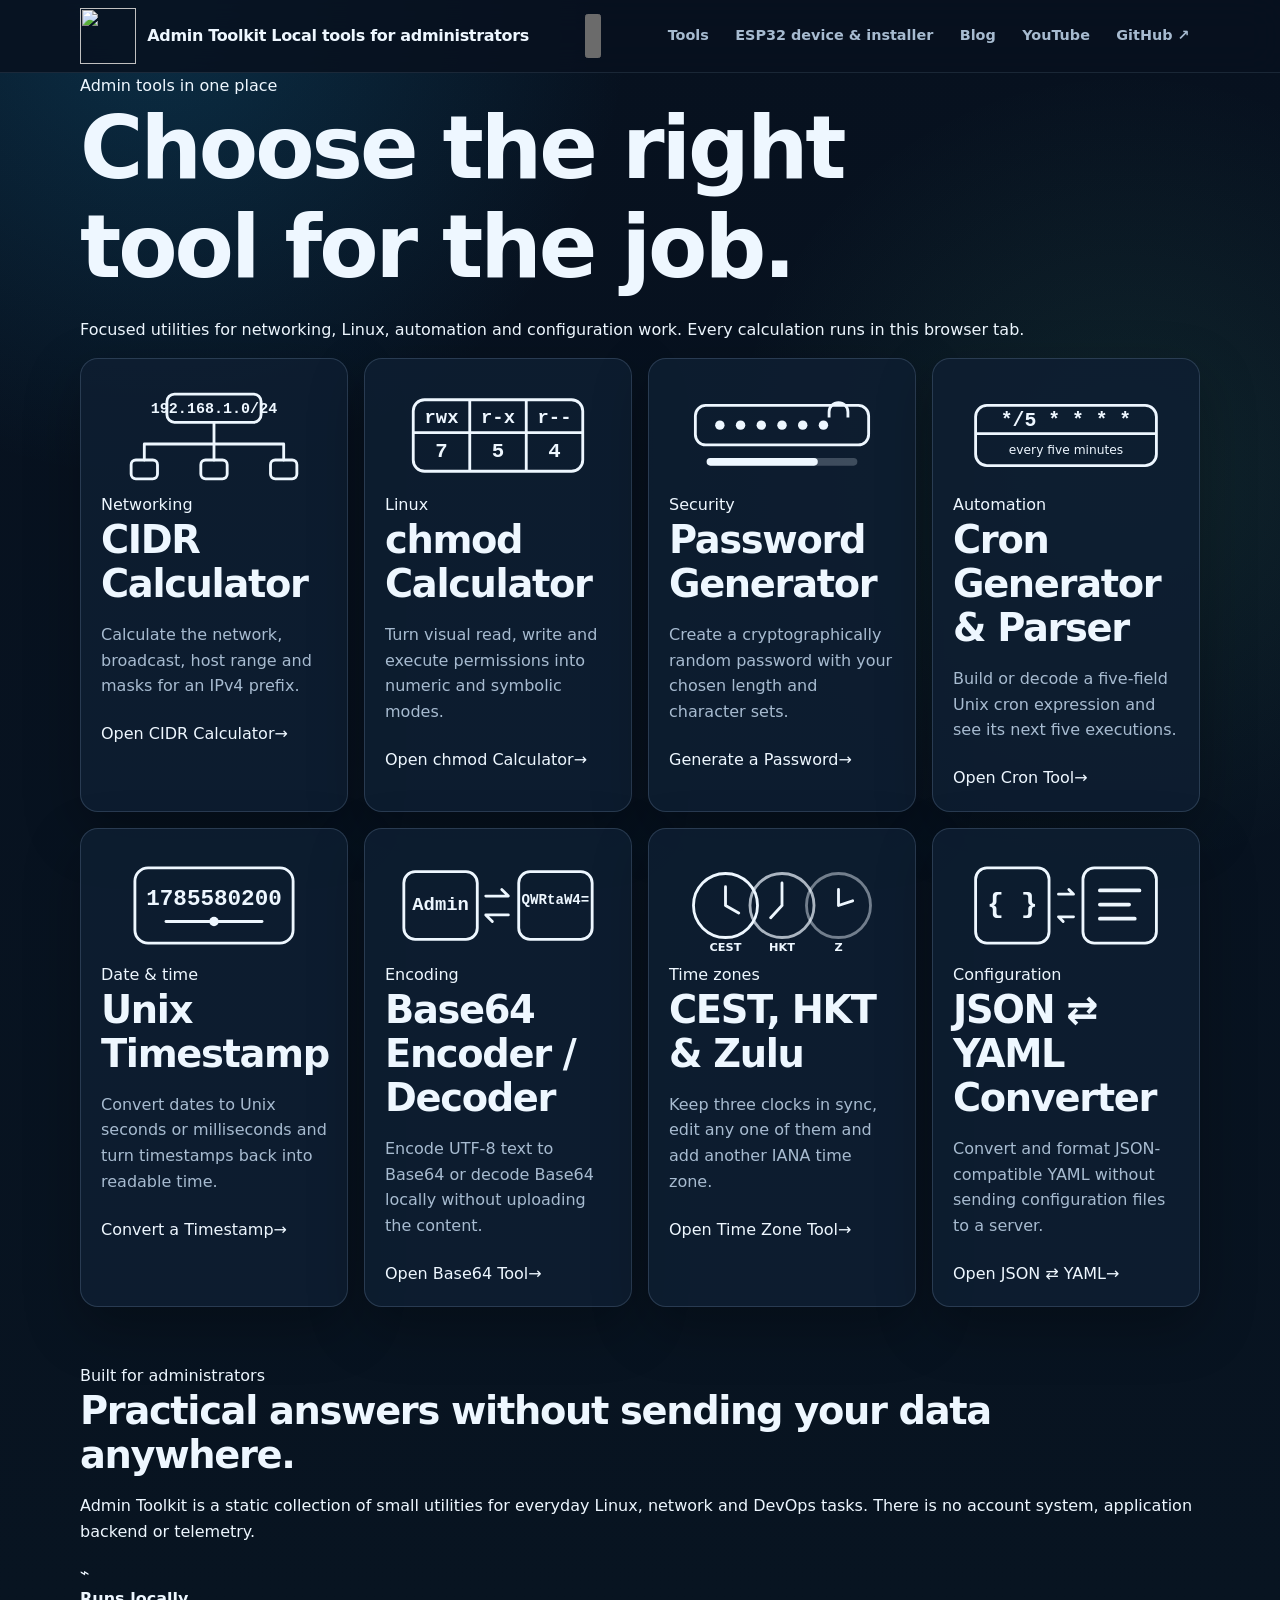
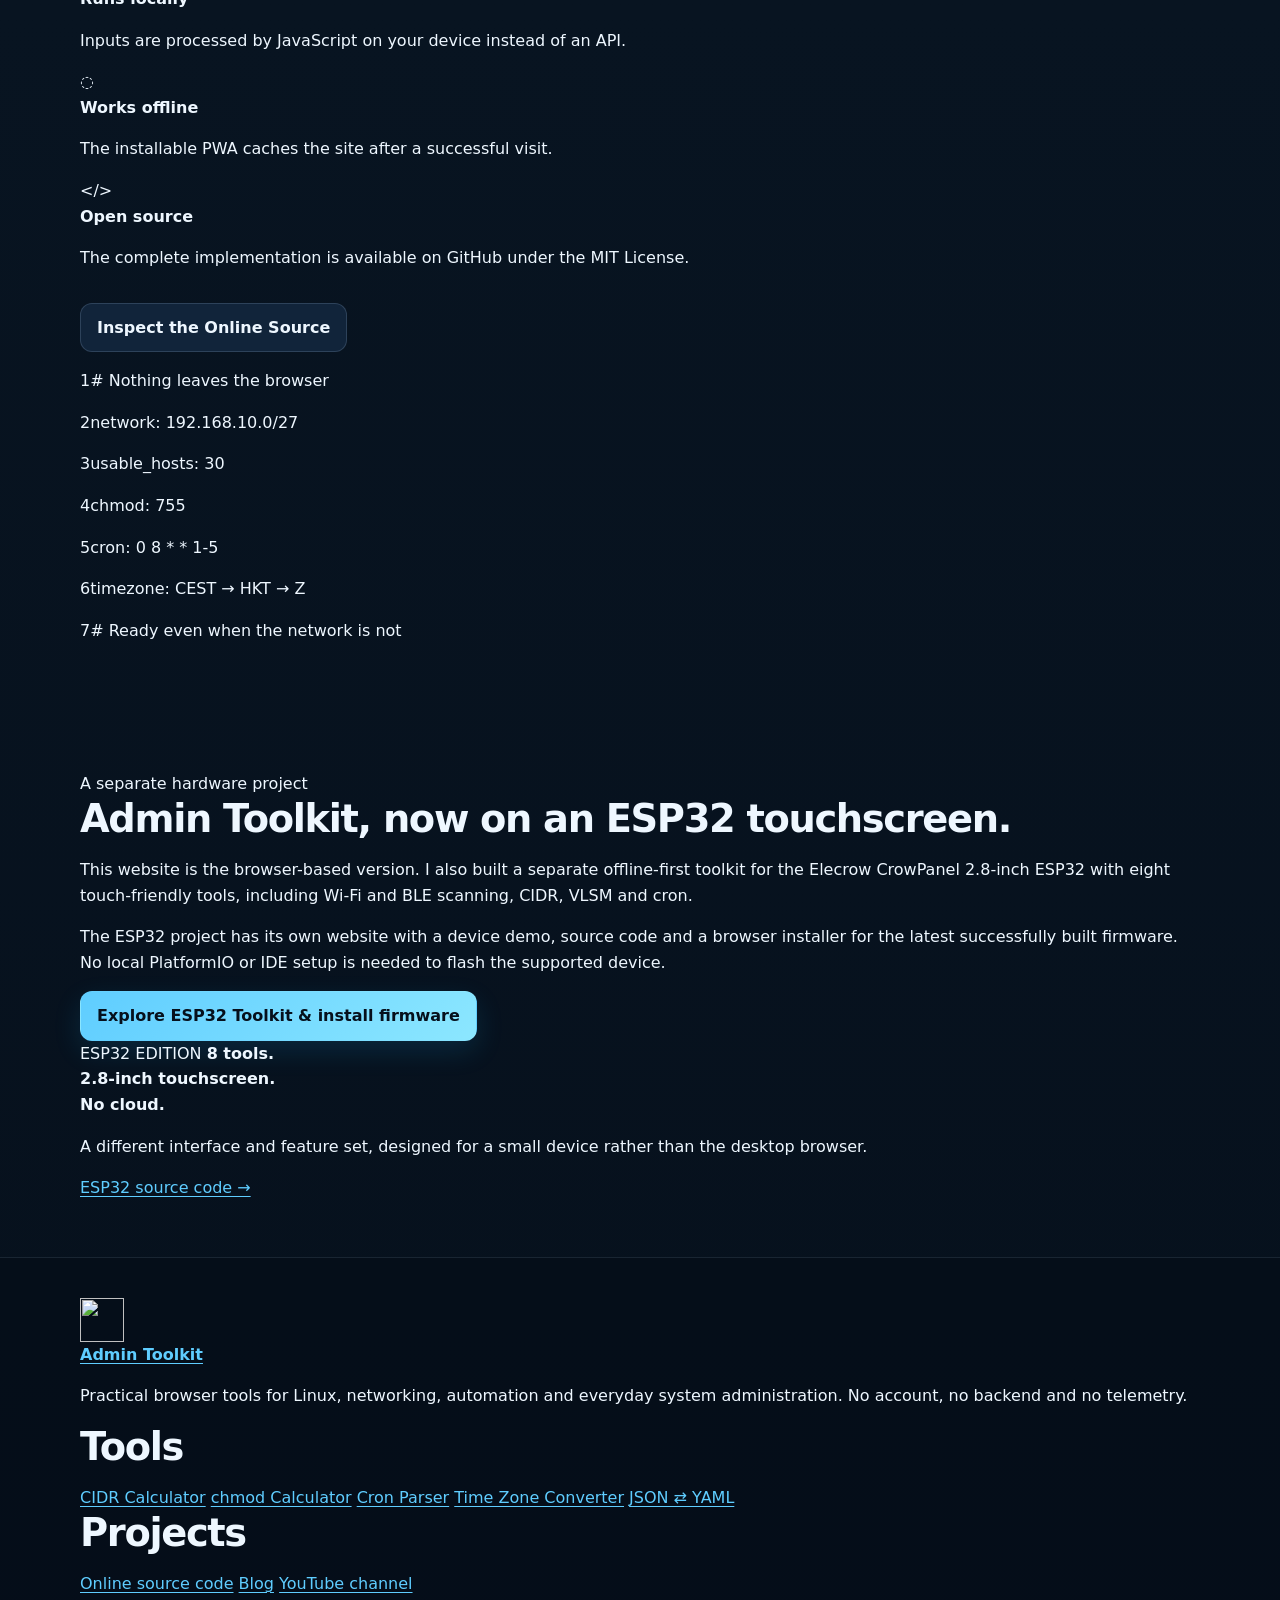
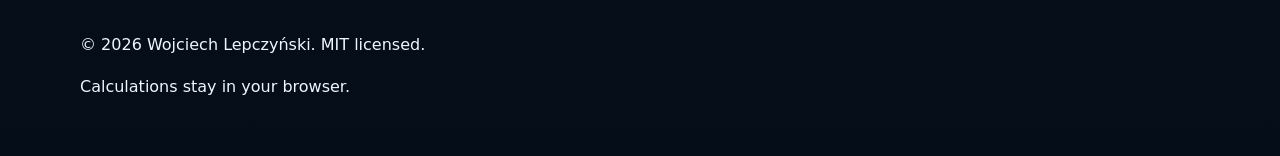
==== commit c4f87040: "website update" ====
--- a/public/index.html
+++ b/public/index.html
@@ -36,7 +36,7 @@
       </button>
       <nav class="site-nav" aria-label="Main navigation" data-site-nav>
         <a href="/#tools">Tools</a>
-        <a href="/#offline-device">Offline device</a>
+        <a href="https://esp32-admin-toolkit.lepczynski.it/">ESP32 device &amp; installer</a>
         <a data-external-link="blog" href="https://lepczynski.it">Blog</a>
         <a data-external-link="youtube" href="https://www.youtube.com/@WojciechLepczynski">YouTube</a>
         <a class="nav-cta" data-external-link="github" href="https://github.com/lepczynski-cloud/admin-toolkit">GitHub ↗</a>
@@ -146,25 +146,19 @@
     <section class="section offline-section" id="offline-device">
       <div class="container offline-grid">
         <div class="offline-copy">
-          <div class="section-kicker">Take it offline</div>
-          <h2>Pocket Admin Toolkit on an ESP32 touchscreen.</h2>
-          <p class="section-lead">The hardware version runs directly on a 2.8-inch CrowPanel. It starts immediately and needs no Wi-Fi, cloud account or external server.</p>
-          <ul class="device-points">
-            <li>Small reference tools in a pocket-sized device</li>
-            <li>Open-source PlatformIO firmware</li>
-            <li>No credentials, telemetry or network dependency</li>
-          </ul>
+          <div class="section-kicker">A separate hardware project</div>
+          <h2>Admin Toolkit, now on an ESP32 touchscreen.</h2>
+          <p class="section-lead">This website is the browser-based version. I also built a separate offline-first toolkit for the Elecrow CrowPanel 2.8-inch ESP32 with eight touch-friendly tools, including Wi-Fi and BLE scanning, CIDR, VLSM and cron.</p>
+          <p>The ESP32 project has its own website with a device demo, source code and a browser installer for the latest successfully built firmware. No local PlatformIO or IDE setup is needed to flash the supported device.</p>
           <div class="button-row">
-            <a class="button" data-external-link="offlineGithub" href="https://github.com/lepczynski-cloud/crowpanel-Admin-Pocket-Toolkit">View ESP32 Source Code</a>
-            <a class="button secondary" data-external-link="article" href="https://lepczynski.it">Read the Build Article</a>
-            <a class="button ghost" data-external-link="video" href="https://www.youtube.com/watch?v=lrTHDVkG1Hk">Open on YouTube</a>
-          </div>
-        </div>
-        <div class="video-card">
-          <div class="video-frame">
-            <iframe data-video-embed title="Pocket Admin Toolkit project video" loading="lazy" allow="accelerometer; autoplay; clipboard-write; encrypted-media; gyroscope; picture-in-picture; web-share" referrerpolicy="strict-origin-when-cross-origin" allowfullscreen></iframe>
-          </div>
-          <div class="video-meta"><strong>I Built a Pocket Admin Toolkit with an ESP32 Touchscreen</strong><span>Embedded with YouTube privacy-enhanced mode</span></div>
+            <a class="button" href="https://esp32-admin-toolkit.lepczynski.it/">Explore ESP32 Toolkit &amp; install firmware</a>
+          </div>
+        </div>
+        <div class="offline-device-aside" aria-label="About the ESP32 edition">
+          <span class="offline-device-kicker">ESP32 EDITION</span>
+          <strong>8 tools.<br>2.8-inch touchscreen.<br>No cloud.</strong>
+          <p>A different interface and feature set, designed for a small device rather than the desktop browser.</p>
+          <a href="https://github.com/lepczynski-cloud/crowpanel-Admin-Pocket-Toolkit">ESP32 source code &rarr;</a>
         </div>
       </div>
     </section>
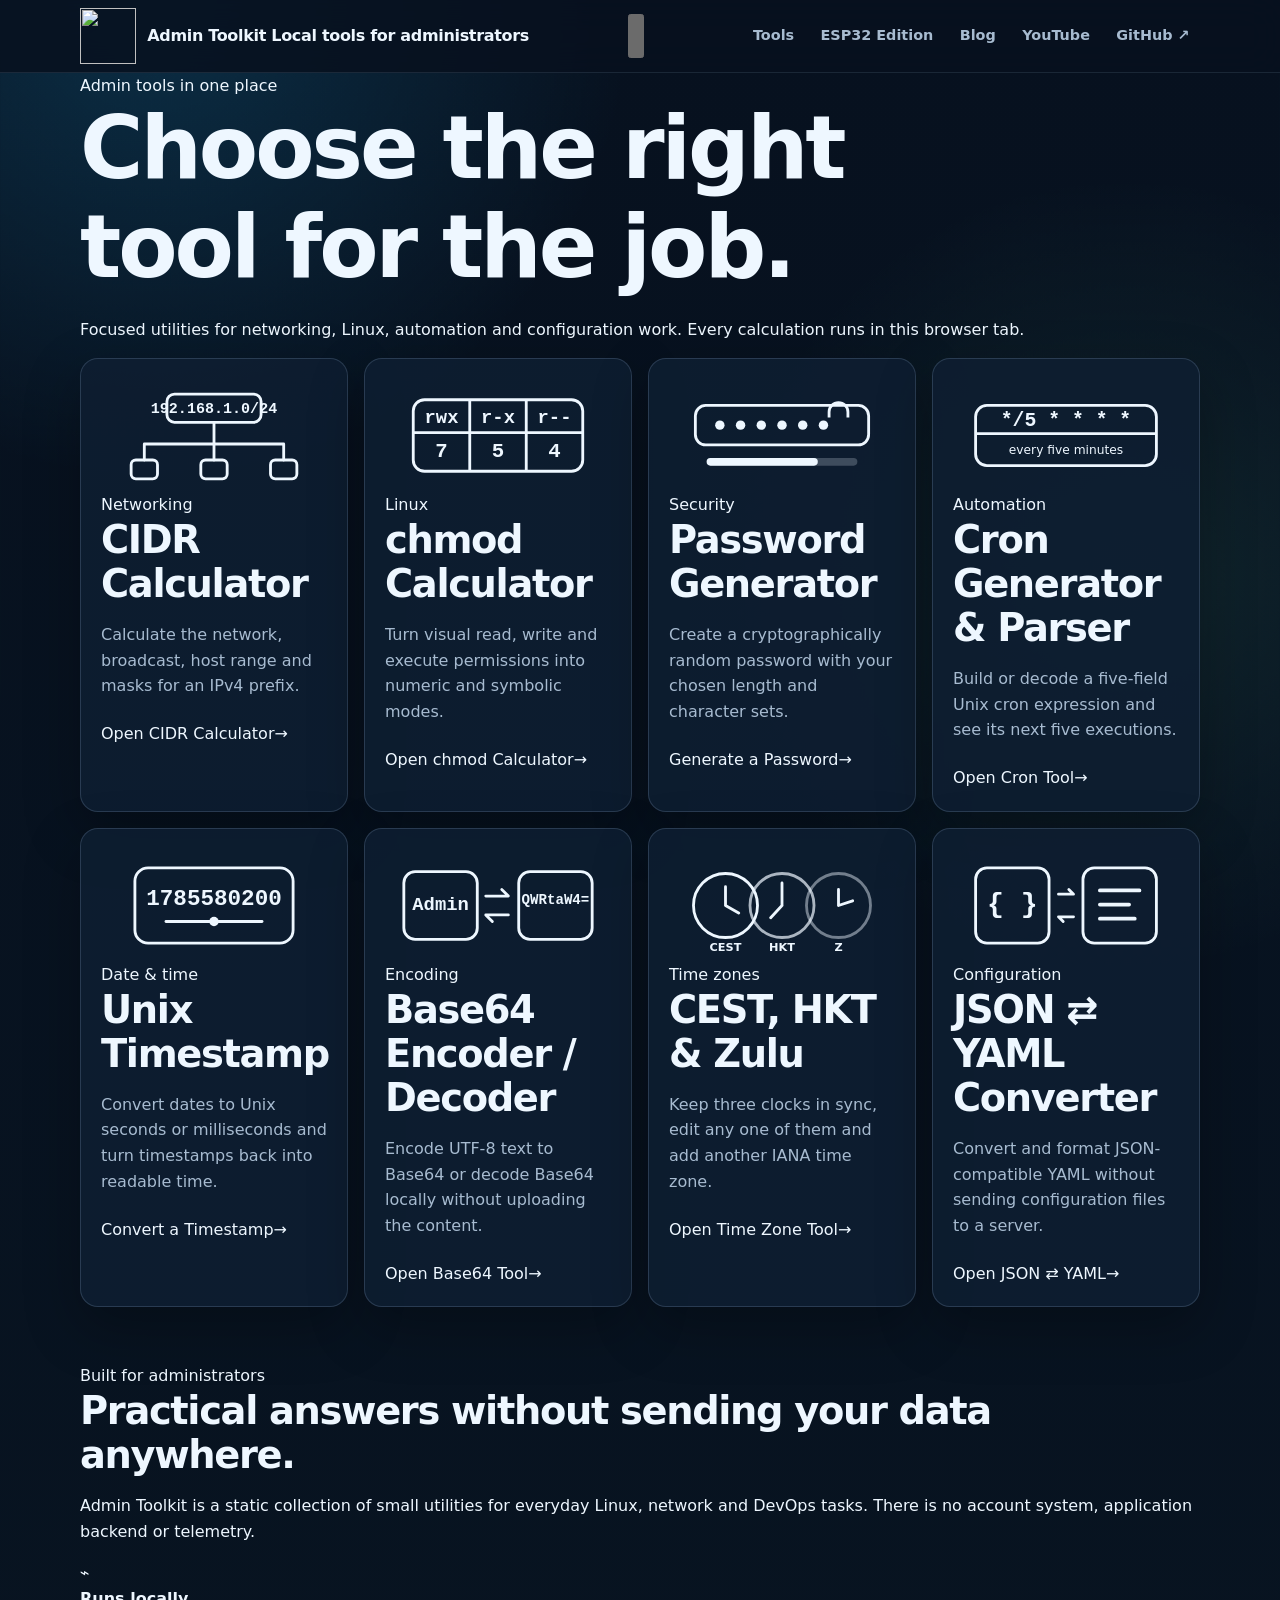
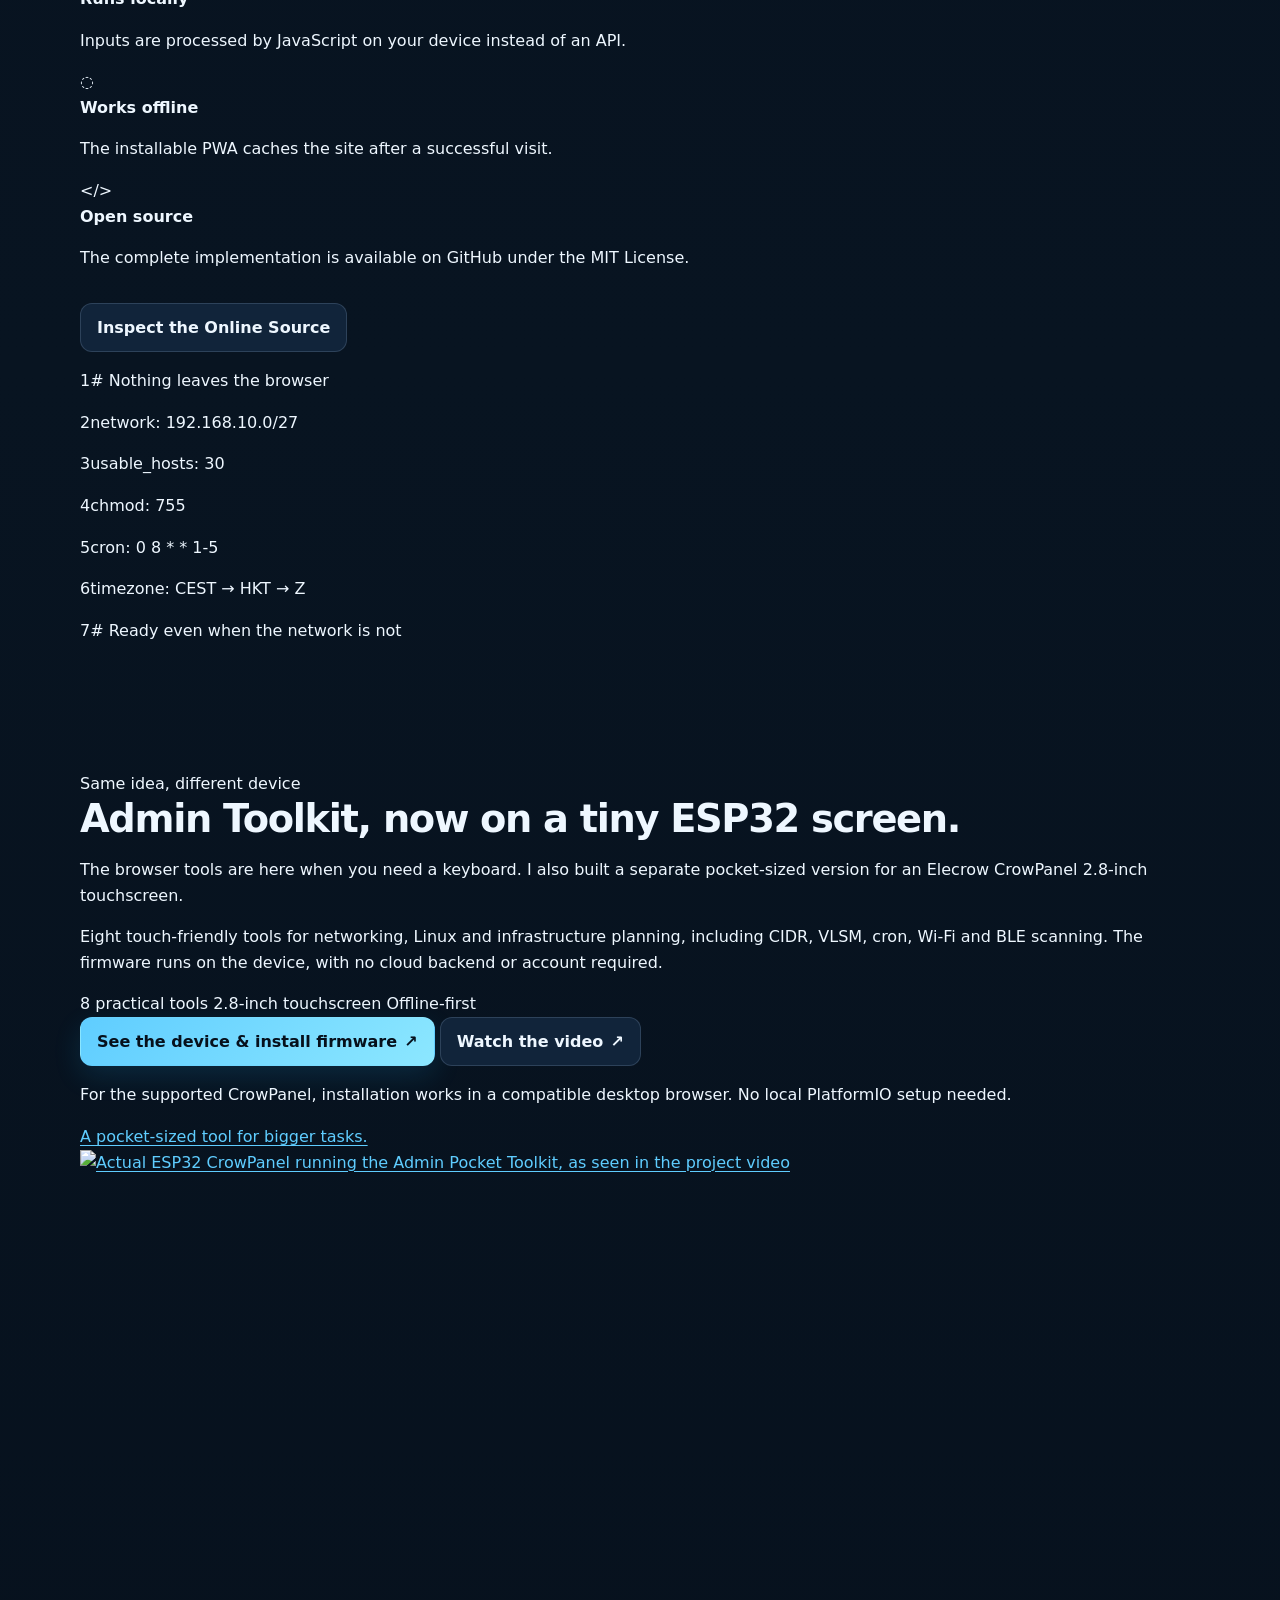
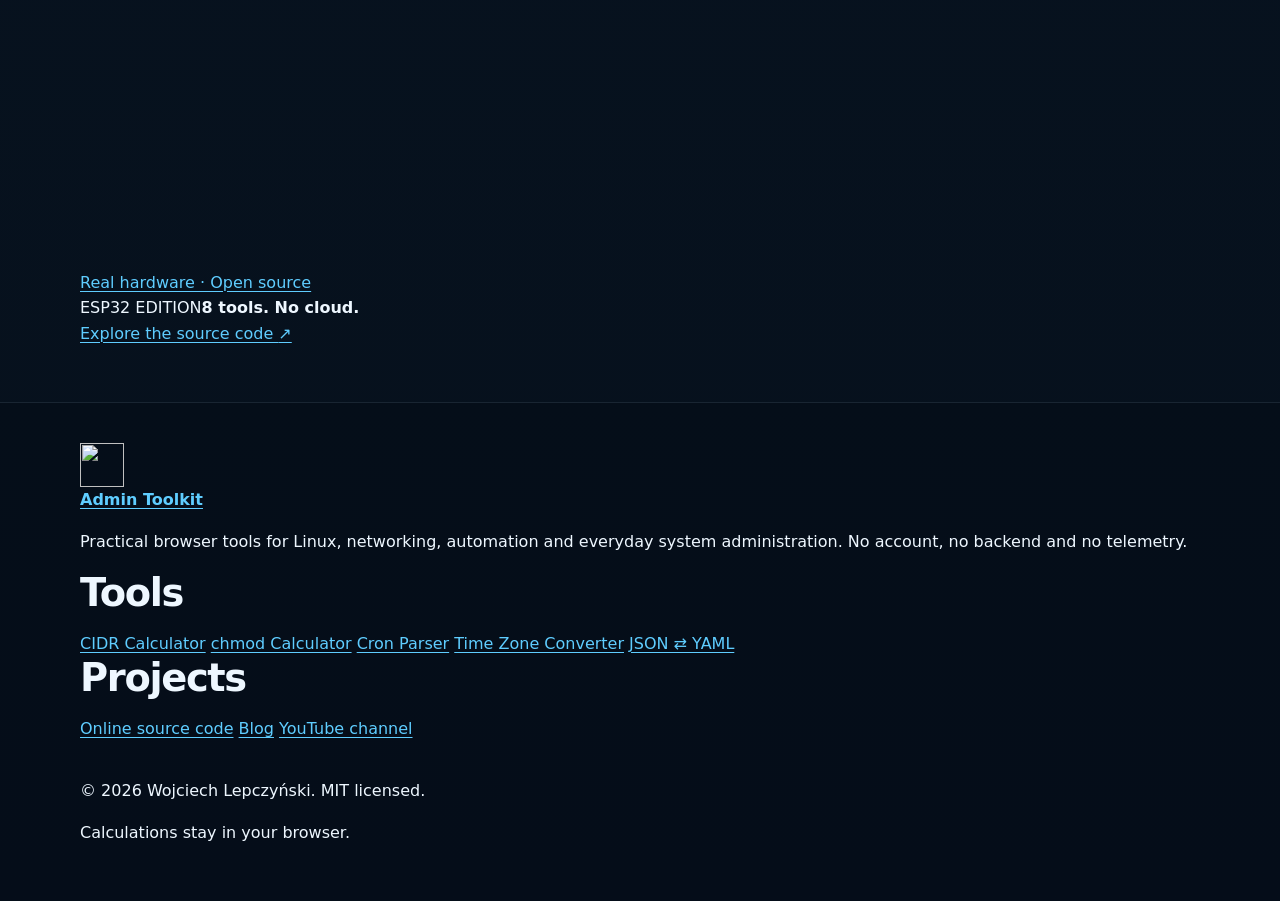
==== commit 83bc9deb: "update" ====
--- a/public/index.html
+++ b/public/index.html
@@ -36,7 +36,7 @@
       </button>
       <nav class="site-nav" aria-label="Main navigation" data-site-nav>
         <a href="/#tools">Tools</a>
-        <a href="https://esp32-admin-toolkit.lepczynski.it/">ESP32 device &amp; installer</a>
+        <a href="https://esp32-admin-toolkit.lepczynski.it/">ESP32 Edition</a>
         <a data-external-link="blog" href="https://lepczynski.it">Blog</a>
         <a data-external-link="youtube" href="https://www.youtube.com/@WojciechLepczynski">YouTube</a>
         <a class="nav-cta" data-external-link="github" href="https://github.com/lepczynski-cloud/admin-toolkit">GitHub ↗</a>
@@ -143,22 +143,37 @@
       </div>
     </section>
 
-    <section class="section offline-section" id="offline-device">
+    <section class="section offline-section" id="offline-device" aria-labelledby="esp32-title">
       <div class="container offline-grid">
         <div class="offline-copy">
-          <div class="section-kicker">A separate hardware project</div>
-          <h2>Admin Toolkit, now on an ESP32 touchscreen.</h2>
-          <p class="section-lead">This website is the browser-based version. I also built a separate offline-first toolkit for the Elecrow CrowPanel 2.8-inch ESP32 with eight touch-friendly tools, including Wi-Fi and BLE scanning, CIDR, VLSM and cron.</p>
-          <p>The ESP32 project has its own website with a device demo, source code and a browser installer for the latest successfully built firmware. No local PlatformIO or IDE setup is needed to flash the supported device.</p>
-          <div class="button-row">
-            <a class="button" href="https://esp32-admin-toolkit.lepczynski.it/">Explore ESP32 Toolkit &amp; install firmware</a>
-          </div>
-        </div>
-        <div class="offline-device-aside" aria-label="About the ESP32 edition">
-          <span class="offline-device-kicker">ESP32 EDITION</span>
-          <strong>8 tools.<br>2.8-inch touchscreen.<br>No cloud.</strong>
-          <p>A different interface and feature set, designed for a small device rather than the desktop browser.</p>
-          <a href="https://github.com/lepczynski-cloud/crowpanel-Admin-Pocket-Toolkit">ESP32 source code &rarr;</a>
+          <div class="section-kicker">Same idea, different device</div>
+          <h2 id="esp32-title">Admin Toolkit, now on a tiny ESP32 screen.</h2>
+          <p class="section-lead">The browser tools are here when you need a keyboard. I also built a separate pocket-sized version for an Elecrow CrowPanel 2.8-inch touchscreen.</p>
+          <p>Eight touch-friendly tools for networking, Linux and infrastructure planning, including CIDR, VLSM, cron, Wi-Fi and BLE scanning. The firmware runs on the device, with no cloud backend or account required.</p>
+          <div class="offline-quick-facts" aria-label="ESP32 project highlights">
+            <span>8 practical tools</span>
+            <span>2.8-inch touchscreen</span>
+            <span>Offline-first</span>
+          </div>
+          <div class="button-row offline-actions">
+            <a class="button" href="https://esp32-admin-toolkit.lepczynski.it/">See the device &amp; install firmware <span aria-hidden="true">↗</span></a>
+            <a class="button secondary" href="https://www.youtube.com/watch?v=In7P1azFg-0" target="_blank" rel="noopener noreferrer">Watch the video <span aria-hidden="true">↗</span></a>
+          </div>
+          <p class="offline-install-note">For the supported CrowPanel, installation works in a compatible desktop browser. No local PlatformIO setup needed.</p>
+        </div>
+        <div class="offline-device-showcase">
+          <a class="offline-device-photo" href="https://esp32-admin-toolkit.lepczynski.it/" aria-label="View the Admin Pocket Toolkit device and firmware installer">
+            <span class="offline-photo-fallback" aria-hidden="true">A pocket-sized tool for bigger tasks.</span>
+            <img src="https://esp32-admin-toolkit.lepczynski.it/assets/device-photo.jpg"
+                 alt="Actual ESP32 CrowPanel running the Admin Pocket Toolkit, as seen in the project video"
+                 width="1280" height="720" loading="lazy" decoding="async" referrerpolicy="no-referrer"
+                 data-esp32-photo>
+            <span class="offline-photo-label"><span class="offline-live-dot" aria-hidden="true"></span> Real hardware · Open source</span>
+          </a>
+          <div class="offline-device-detail">
+            <div><span class="offline-device-kicker">ESP32 EDITION</span><strong>8 tools. No cloud.</strong></div>
+            <a href="https://github.com/lepczynski-cloud/crowpanel-Admin-Pocket-Toolkit" target="_blank" rel="noopener noreferrer">Explore the source code <span aria-hidden="true">↗</span></a>
+          </div>
         </div>
       </div>
     </section>
